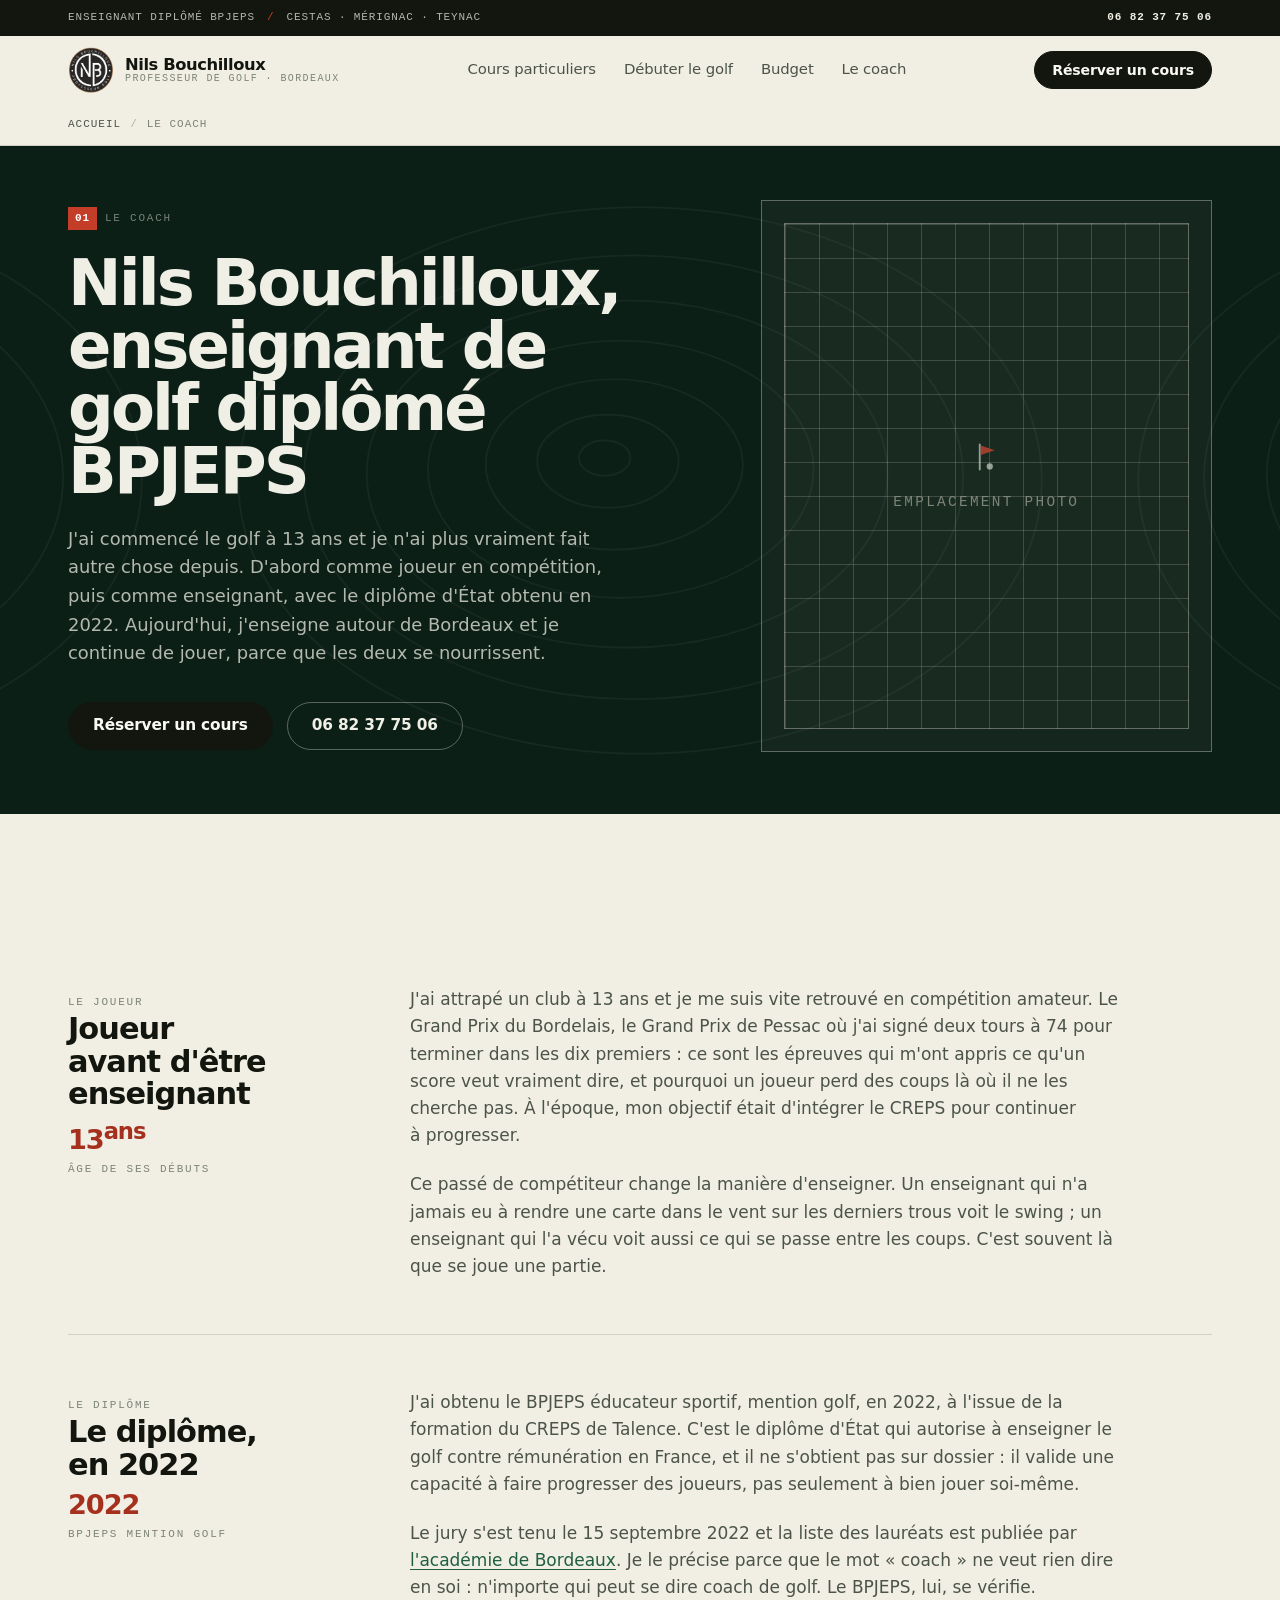
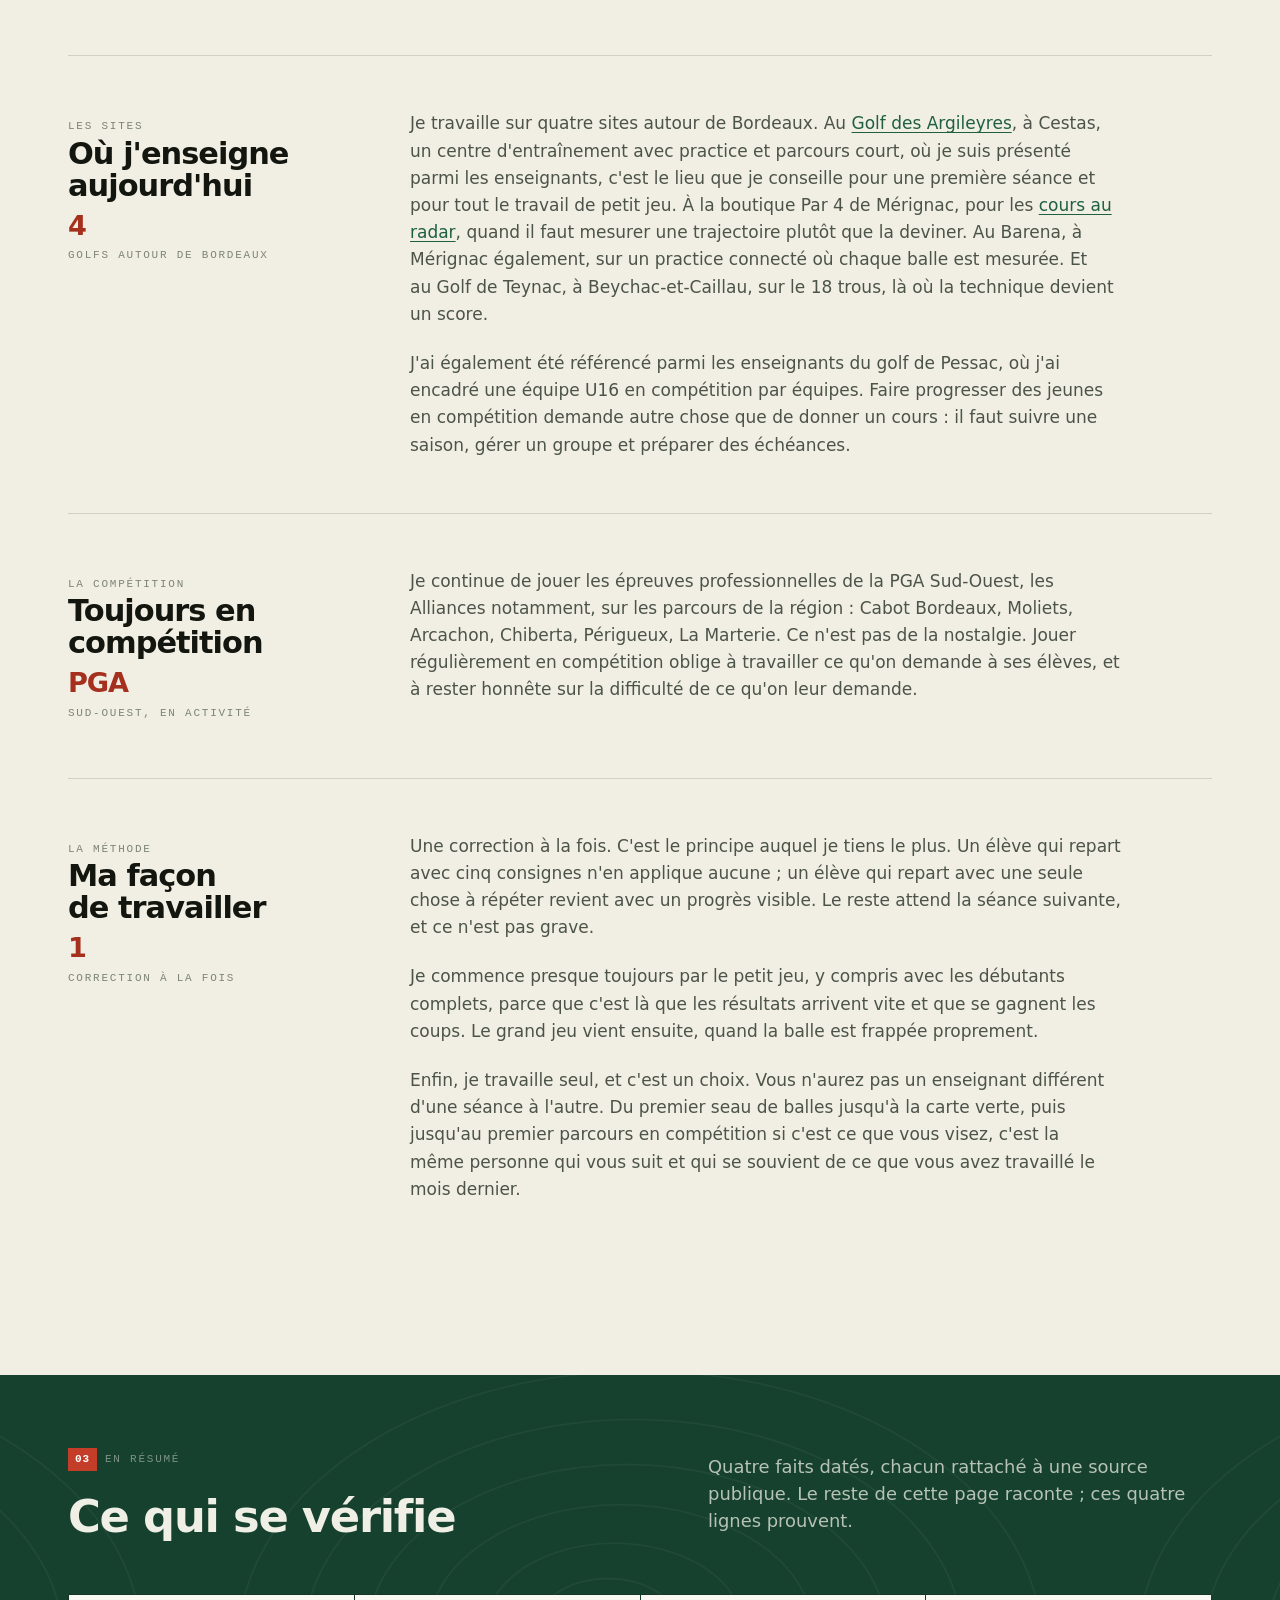
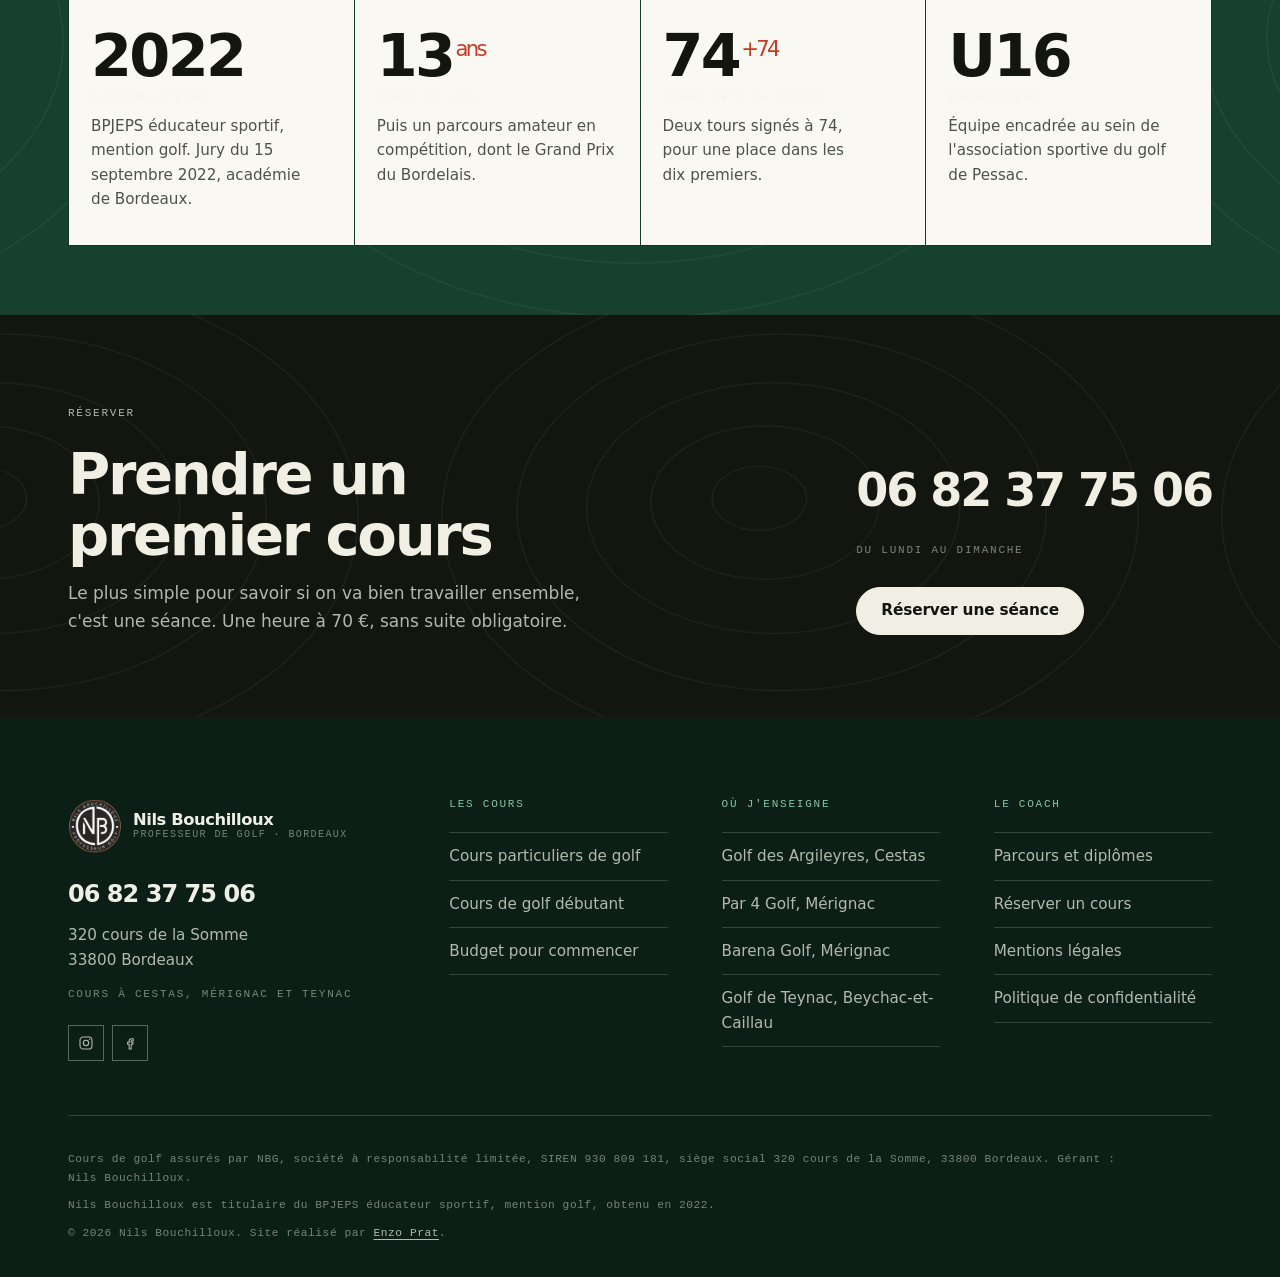
==== a-propos/index.html @ 572b2d67 "Site de Nils Bouchilloux, professeur de golf à Bordeaux Site statique de neuf pages, sans build ni d" ====
<!DOCTYPE html>
<html lang="fr">
<head>
<meta charset="utf-8">
<meta name="viewport" content="width=device-width, initial-scale=1">
<title>Nils Bouchilloux, enseignant de golf à Bordeaux : son parcours</title>
<meta name="description" content="Le parcours de Nils Bouchilloux : golfeur depuis ses 13 ans, diplômé BPJEPS en 2022, joueur en compétition, enseignant à Cestas, Mérignac et Teynac.">
<link rel="canonical" href="https://www.nilsbouchilloux.fr/a-propos/">
<meta name="robots" content="index, follow, max-image-preview:large">

<meta property="og:type" content="profile">
<meta property="og:locale" content="fr_FR">
<meta property="og:site_name" content="Nils Bouchilloux, cours de golf à Bordeaux">
<meta property="og:title" content="Nils Bouchilloux, enseignant de golf à Bordeaux : son parcours">
<meta property="og:description" content="Golfeur depuis ses 13 ans, diplômé BPJEPS en 2022, joueur en compétition, enseignant à Cestas, Mérignac et Teynac.">
<meta property="og:url" content="https://www.nilsbouchilloux.fr/a-propos/">

<script>document.documentElement.classList.add("js");</script>
<link rel="stylesheet" href="/assets/css/style.css">
<link rel="icon" href="/favicon.ico" sizes="32x32">
<link rel="icon" type="image/png" href="/assets/img/favicon-32.png" sizes="32x32">
<link rel="apple-touch-icon" href="/assets/img/favicon-180.png">
<meta name="theme-color" content="#12362A">

<script type="application/ld+json">
{
  "@context": "https://schema.org",
  "@type": "ProfilePage",
  "@id": "https://www.nilsbouchilloux.fr/a-propos/#page",
  "url": "https://www.nilsbouchilloux.fr/a-propos/",
  "name": "Nils Bouchilloux, enseignant de golf à Bordeaux",
  "inLanguage": "fr-FR",
  "isPartOf": { "@id": "https://www.nilsbouchilloux.fr/#site" },
  "mainEntity": {
    "@type": "Person",
    "@id": "https://www.nilsbouchilloux.fr/#nils",
    "name": "Nils Bouchilloux",
    "givenName": "Nils",
    "familyName": "Bouchilloux",
    "jobTitle": "Enseignant de golf diplômé BPJEPS",
    "description": "Enseignant et entraîneur de golf professionnel installé à Bordeaux. Joueur depuis l'âge de 13 ans, diplômé du BPJEPS éducateur sportif mention golf en 2022, il enseigne au Golf des Argileyres à Cestas, au Par 4 et au Barena de Mérignac et au Golf de Teynac.",
    "telephone": "+33682377506",
    "knowsAbout": [
      "Enseignement du golf",
      "Préparation de la carte verte",
      "Analyse du swing au radar",
      "Encadrement de jeunes golfeurs"
    ],
    "hasCredential": {
      "@type": "EducationalOccupationalCredential",
      "name": "BPJEPS éducateur sportif, mention golf",
      "credentialCategory": "BPJEPS",
      "educationalLevel": "Niveau 4",
      "dateCreated": "2022",
      "recognizedBy": {
        "@type": "GovernmentOrganization",
        "name": "Ministère chargé des Sports"
      }
    },
    "worksFor": { "@id": "https://www.nilsbouchilloux.fr/#business" },
    "workLocation": [
      { "@type": "Place", "name": "Golf des Argileyres", "address": { "@type": "PostalAddress", "streetAddress": "Chemin Dubourdieu", "postalCode": "33610", "addressLocality": "Cestas", "addressCountry": "FR" } },
      { "@type": "Place", "name": "Barena Golf", "address": { "@type": "PostalAddress", "streetAddress": "107 avenue Marcel Dassault", "postalCode": "33700", "addressLocality": "Mérignac", "addressCountry": "FR" } },
      { "@type": "Place", "name": "Golf de Teynac", "address": { "@type": "PostalAddress", "streetAddress": "22 route de Teynac", "postalCode": "33750", "addressLocality": "Beychac-et-Caillau", "addressCountry": "FR" } },
      { "@type": "Place", "name": "Par 4 Golf", "address": { "@type": "PostalAddress", "streetAddress": "15 rue Faraday", "postalCode": "33700", "addressLocality": "Mérignac", "addressCountry": "FR" } }
    ],
    "sameAs": [
      "https://www.instagram.com/nils_golf_/",
      "https://www.facebook.com/nils.bouchilloux"
    ]
  }
}
</script>

<script type="application/ld+json">
{
  "@context": "https://schema.org",
  "@type": "BreadcrumbList",
  "itemListElement": [
    { "@type": "ListItem", "position": 1, "name": "Accueil", "item": "https://www.nilsbouchilloux.fr/" },
    { "@type": "ListItem", "position": 2, "name": "Le coach", "item": "https://www.nilsbouchilloux.fr/a-propos/" }
  ]
}
</script>
</head>
<body>

<a class="saut-contenu" href="#contenu">Aller au contenu</a>

<div class="bandeau-haut">
  <div class="conteneur bandeau-haut__ligne">
    <div class="bandeau-haut__infos">
      <span>Enseignant diplômé BPJEPS</span>
      <span class="bandeau-haut__sep bandeau-haut__masquable" aria-hidden="true">/</span>
      <span class="bandeau-haut__masquable">Cestas · Mérignac · Teynac</span>
    </div>
    <a class="bandeau-haut__tel" href="tel:+33682377506">06 82 37 75 06</a>
  </div>
</div>

<header class="entete" data-entete>
  <div class="conteneur entete__ligne">
    <a class="logo" href="/" aria-label="Nils Bouchilloux, cours de golf à Bordeaux, accueil">
      <img class="logo__marque" src="/assets/img/logo-nils-bouchilloux.webp"
        alt="" width="256" height="262" loading="eager" decoding="async">
      <span class="logo__texte">
        <span class="logo__nom">Nils Bouchilloux</span>
        <span class="logo__metier">Professeur de golf · Bordeaux</span>
      </span>
    </a>

    <nav class="nav" aria-label="Navigation principale">
      <ul class="nav__liste">
        <li><a class="nav__lien" href="/cours-particuliers-golf-bordeaux/">Cours particuliers</a></li>
        <li><a class="nav__lien" href="/cours-de-golf-debutant-bordeaux/">Débuter le golf</a></li>
        <li><a class="nav__lien" href="/budget-debuter-golf-bordeaux/">Budget</a></li>
        <li><a class="nav__lien" href="/a-propos/">Le coach</a></li>
      </ul>
    </nav>

    <div class="entete__actions">
      <a class="bouton bouton--plein bouton--petit entete__reserver" href="/reserver/">Réserver un cours</a>
      <button class="burger" type="button" data-burger aria-controls="menu-mobile" aria-expanded="false">
        <span class="visuellement-cache">Ouvrir le menu</span>
        <span aria-hidden="true"></span><span aria-hidden="true"></span><span aria-hidden="true"></span>
      </button>
    </div>
  </div>
</header>

<nav class="menu-mobile" id="menu-mobile" data-menu-mobile aria-label="Navigation mobile">
  <div class="conteneur">
    <ul class="menu-mobile__liste">
      <li><a class="menu-mobile__lien" href="/cours-particuliers-golf-bordeaux/"><span><span class="menu-mobile__num">01</span>Cours particuliers</span></a></li>
      <li><a class="menu-mobile__lien" href="/cours-de-golf-debutant-bordeaux/"><span><span class="menu-mobile__num">02</span>Débuter le golf</span></a></li>
      <li><a class="menu-mobile__lien" href="/budget-debuter-golf-bordeaux/"><span><span class="menu-mobile__num">03</span>Budget pour débuter</span></a></li>
      <li><a class="menu-mobile__lien" href="/a-propos/"><span><span class="menu-mobile__num">04</span>Le coach</span></a></li>
      <li><a class="menu-mobile__lien" href="/reserver/"><span><span class="menu-mobile__num">05</span>Réserver</span></a></li>
    </ul>
    <div class="menu-mobile__actions">
      <a class="bouton bouton--plein bouton--large" href="/reserver/">Réserver un cours</a>
      <a class="bouton bouton--contour bouton--large" href="tel:+33682377506">06 82 37 75 06</a>
    </div>
    <div class="menu-mobile__pied">
      <p class="tech">Cestas · Mérignac · Beychac-et-Caillau</p>
    </div>
  </div>
</nav>

<nav class="fil" aria-label="Fil d'Ariane">
  <div class="conteneur">
    <ol>
      <li><a href="/">Accueil</a></li>
      <li><span aria-current="page">Le coach</span></li>
    </ol>
  </div>
</nav>

<main id="contenu">

  <section class="heros heros--page" aria-label="Présentation">
    <div class="conteneur heros__grille">
      <div class="heros__texte">
        <p class="repere repere--clair"><span class="repere__num">01</span> Le coach</p>
        <h1>Nils Bouchilloux, enseignant de golf diplômé BPJEPS</h1>
        <p class="heros__chapeau">
          J'ai commencé le golf à 13 ans et je n'ai plus vraiment fait autre chose
          depuis. D'abord comme joueur en compétition, puis comme enseignant, avec le
          diplôme d'État obtenu en 2022. Aujourd'hui, j'enseigne autour de Bordeaux et
          je continue de jouer, parce que les deux se nourrissent.
        </p>
        <div class="groupe-boutons">
          <a class="bouton bouton--plein" href="/reserver/">Réserver un cours</a>
          <a class="bouton bouton--contour-clair" href="tel:+33682377506">06 82 37 75 06</a>
        </div>
      </div>
      <div class="heros__media">
        <div class="trace">
          <div class="photo-attendue">
            <svg class="photo-attendue__drapeau" viewBox="0 0 64 64" fill="none" aria-hidden="true"><path d="M22 12v40" stroke="currentColor" stroke-width="3" stroke-linecap="round"/><path d="M23.6 13.6 46 21 23.6 28.6z" fill="#C0442E"/><circle cx="38" cy="47" r="5" fill="currentColor"/></svg>
            <p class="tech">emplacement photo</p>
            <p data-en-attente><span class="a-confirmer">[[À CONFIRMER : portrait de Nils, de préférence en situation d'enseignement, avec sa date]]</span></p>
          </div>
        </div>
      </div>
    </div>
  </section>

  <section class="section section--papier">
    <div class="conteneur">
      <article class="poste" data-reveler>
        <div>
          <span class="tech">Le joueur</span>
          <h2 class="poste__titre">Joueur avant d'être enseignant</h2>
          <span class="poste__chiffre">13<sup>ans</sup></span>
          <span class="tech">âge de ses débuts</span>
        </div>
        <div class="prose">
          <p>
          J'ai attrapé un club à 13 ans et je me suis vite retrouvé en compétition
          amateur. Le Grand Prix du Bordelais, le Grand Prix de Pessac où j'ai signé
          deux tours à 74 pour terminer dans les dix premiers : ce sont les épreuves
          qui m'ont appris ce qu'un score veut vraiment dire, et pourquoi un joueur
          perd des coups là où il ne les cherche pas. À l'époque, mon objectif était
          d'intégrer le CREPS pour continuer à progresser.
        </p>
        <p>
          Ce passé de compétiteur change la manière d'enseigner. Un enseignant qui n'a
          jamais eu à rendre une carte dans le vent sur les derniers trous voit le
          swing ; un enseignant qui l'a vécu voit aussi ce qui se passe entre les
          coups. C'est souvent là que se joue une partie.
        </p>
        </div>
      </article>

      <article class="poste" data-reveler>
        <div>
          <span class="tech">Le diplôme</span>
          <h2 class="poste__titre">Le diplôme, en 2022</h2>
          <span class="poste__chiffre">2022</span>
          <span class="tech">BPJEPS mention golf</span>
        </div>
        <div class="prose">
          <p>
          J'ai obtenu le BPJEPS éducateur sportif, mention golf, en 2022, à l'issue de
          la formation du CREPS de Talence. C'est le diplôme d'État qui autorise à
          enseigner le golf contre rémunération en France, et il ne s'obtient pas sur
          dossier : il valide une capacité à faire progresser des joueurs, pas
          seulement à bien jouer soi-même.
        </p>
        <p>
          Le jury s'est tenu le 15 septembre 2022 et la liste des lauréats est publiée
          par
          <a href="https://www.ac-bordeaux.fr/media/42169/download" rel="noopener" target="_blank">l'académie de Bordeaux</a>.
          Je le précise parce que le mot « coach » ne veut rien dire en soi : n'importe
          qui peut se dire coach de golf. Le BPJEPS, lui, se vérifie.
        </p>
        </div>
      </article>

      <article class="poste" data-reveler>
        <div>
          <span class="tech">Les sites</span>
          <h2 class="poste__titre">Où j'enseigne aujourd'hui</h2>
          <span class="poste__chiffre">4</span>
          <span class="tech">golfs autour de Bordeaux</span>
        </div>
        <div class="prose">
          <p>
          Je travaille sur quatre sites autour de Bordeaux. Au
          <a href="https://golfdesargileyres.com/enseignement-initiation/" rel="noopener" target="_blank">Golf des Argileyres</a>,
          à Cestas, un centre d'entraînement avec practice et parcours court, où je
          suis présenté parmi les enseignants, c'est le lieu que je conseille pour une
          première séance et pour tout le travail de petit jeu. À la boutique Par 4 de
          Mérignac, pour les <a href="/cours-particuliers-golf-bordeaux/">cours au radar</a>,
          quand il faut mesurer une trajectoire plutôt que la deviner. Au Barena, à
          Mérignac également, sur un practice connecté où chaque balle est mesurée.
          Et au Golf de Teynac, à Beychac-et-Caillau, sur le 18 trous, là où la
          technique devient un score.
        </p>
        <p>
          J'ai également été référencé parmi les enseignants du golf de Pessac, où j'ai
          encadré une équipe U16 en compétition par équipes. Faire progresser des
          jeunes en compétition demande autre chose que de donner un cours : il faut
          suivre une saison, gérer un groupe et préparer des échéances.
        </p>
        </div>
      </article>

      <article class="poste" data-reveler>
        <div>
          <span class="tech">La compétition</span>
          <h2 class="poste__titre">Toujours en compétition</h2>
          <span class="poste__chiffre">PGA</span>
          <span class="tech">Sud-Ouest, en activité</span>
        </div>
        <div class="prose">
          <p>
          Je continue de jouer les épreuves professionnelles de la PGA Sud-Ouest, les
          Alliances notamment, sur les parcours de la région : Cabot Bordeaux, Moliets,
          Arcachon, Chiberta, Périgueux, La Marterie. Ce n'est pas de la nostalgie.
          Jouer régulièrement en compétition oblige à travailler ce qu'on demande à ses
          élèves, et à rester honnête sur la difficulté de ce qu'on leur demande.
        </p>
        </div>
      </article>

      <article class="poste" data-reveler>
        <div>
          <span class="tech">La méthode</span>
          <h2 class="poste__titre">Ma façon de travailler</h2>
          <span class="poste__chiffre">1</span>
          <span class="tech">correction à la fois</span>
        </div>
        <div class="prose">
          <p>
          Une correction à la fois. C'est le principe auquel je tiens le plus. Un élève
          qui repart avec cinq consignes n'en applique aucune ; un élève qui repart avec
          une seule chose à répéter revient avec un progrès visible. Le reste attend la
          séance suivante, et ce n'est pas grave.
        </p>
        <p>
          Je commence presque toujours par le petit jeu, y compris avec les débutants
          complets, parce que c'est là que les résultats arrivent vite et que se gagnent
          les coups. Le grand jeu vient ensuite, quand la balle est frappée proprement.
        </p>
        <p>
          Enfin, je travaille seul, et c'est un choix. Vous n'aurez pas un enseignant
          différent d'une séance à l'autre. Du premier seau de balles jusqu'à la carte
          verte, puis jusqu'au premier parcours en compétition si c'est ce que vous
          visez, c'est la même personne qui vous suit et qui se souvient de ce que vous
          avez travaillé le mois dernier.
        </p>
        </div>
      </article>
    </div>
  </section>

  <section class="section section--vert section--serree">
    <div class="conteneur">
      <div class="entete-section entete-section--ligne" data-reveler>
        <div>
          <p class="repere repere--clair"><span class="repere__num">03</span> En résumé</p>
          <h2>Ce qui se vérifie</h2>
        </div>
        <p class="intro-section">
          Quatre faits datés, chacun rattaché à une source publique. Le reste
          de cette page raconte ; ces quatre lignes prouvent.
        </p>
      </div>

      <div class="donnees donnees--4" data-reveler>
        <div class="donnee">
          <span class="donnee__valeur">2022</span>
          <span class="tech">Diplôme d'État</span>
          <p class="donnee__texte">BPJEPS éducateur sportif, mention golf. Jury du 15 septembre 2022, académie de Bordeaux.</p>
        </div>
        <div class="donnee">
          <span class="donnee__valeur">13<sup>ans</sup></span>
          <span class="tech">Début du golf</span>
          <p class="donnee__texte">Puis un parcours amateur en compétition, dont le Grand Prix du Bordelais.</p>
        </div>
        <div class="donnee">
          <span class="donnee__valeur">74<sup>+74</sup></span>
          <span class="tech">Grand Prix de Pessac</span>
          <p class="donnee__texte">Deux tours signés à 74, pour une place dans les dix premiers.</p>
        </div>
        <div class="donnee">
          <span class="donnee__valeur">U16</span>
          <span class="tech">Encadrement</span>
          <p class="donnee__texte">Équipe encadrée au sein de l'association sportive du golf de Pessac.</p>
        </div>
      </div>
    </div>
  </section>

  <section class="appel">
    <div class="conteneur appel__grille" data-reveler>
      <div>
        <p class="repere">Réserver</p>
        <h2>Prendre un premier cours</h2>
        <p>Le plus simple pour savoir si on va bien travailler ensemble, c'est une
          séance. Une heure à 70 €, sans suite obligatoire.</p>
      </div>
      <div class="appel__colonne">
        <a class="appel__tel" href="tel:+33682377506">06 82 37 75 06</a>
        <span class="tech">Du lundi au dimanche</span>
        <div class="groupe-boutons" style="margin-top:var(--e3)">
          <a class="bouton bouton--clair" href="/reserver/">Réserver une séance</a>
        </div>
      </div>
    </div>
  </section>

</main>
<footer class="pied">
  <div class="conteneur">
    <div class="pied__grille">
      <div>
        <a class="logo pied__logo" href="/" aria-label="Nils Bouchilloux, accueil">
          <img class="logo__marque" src="/assets/img/logo-nils-bouchilloux.webp" alt="" width="256" height="262" loading="lazy" decoding="async">
          <span class="logo__texte">
            <span class="logo__nom">Nils Bouchilloux</span>
            <span class="logo__metier">Professeur de golf · Bordeaux</span>
          </span>
        </a>
        <a class="pied__tel" href="tel:+33682377506">06 82 37 75 06</a>
        <address class="pied__adresse">
          320 cours de la Somme<br>
          33800 Bordeaux
        </address>
        <p class="tech">Cours à Cestas, Mérignac et Teynac</p>
        <p data-en-attente><span class="a-confirmer">[[À CONFIRMER : adresse e-mail professionnelle à afficher]]</span></p>
        <div class="pied__reseaux">
          <a href="https://www.instagram.com/nils_golf_/" rel="me noopener" target="_blank" aria-label="Instagram de Nils Bouchilloux">
            <svg viewBox="0 0 24 24" fill="none" stroke="currentColor" stroke-width="1.6" aria-hidden="true"><rect x="3" y="3" width="18" height="18" rx="5"/><circle cx="12" cy="12" r="4"/><circle cx="17.4" cy="6.6" r="1" fill="currentColor" stroke="none"/></svg>
          </a>
          <a href="https://www.facebook.com/nils.bouchilloux" rel="me noopener" target="_blank" aria-label="Facebook de Nils Bouchilloux">
            <svg viewBox="0 0 24 24" fill="none" stroke="currentColor" stroke-width="1.6" aria-hidden="true"><path d="M14.5 8.5h2.2V5.6h-2.5c-2.2 0-3.5 1.3-3.5 3.6v1.7H8.4v3h2.3V21h3.1v-7.1h2.4l.4-3h-2.8V9.6c0-.8.3-1.1.7-1.1Z"/></svg>
          </a>
        </div>
      </div>

      <div>
        <h2 class="pied__titre">Les cours</h2>
        <ul class="pied__liste">
          <li><a href="/cours-particuliers-golf-bordeaux/">Cours particuliers de golf</a></li>
          <li><a href="/cours-de-golf-debutant-bordeaux/">Cours de golf débutant</a></li>
          <li><a href="/budget-debuter-golf-bordeaux/">Budget pour commencer</a></li>
        </ul>
      </div>

      <div>
        <h2 class="pied__titre">Où j'enseigne</h2>
        <ul class="pied__liste">
          <li><a href="/#lieux">Golf des Argileyres, Cestas</a></li>
          <li><a href="/#lieux">Par 4 Golf, Mérignac</a></li>
          <li><a href="/#lieux">Barena Golf, Mérignac</a></li>
          <li><a href="/#lieux">Golf de Teynac, Beychac-et-Caillau</a></li>
        </ul>
      </div>

      <div>
        <h2 class="pied__titre">Le coach</h2>
        <ul class="pied__liste">
          <li><a href="/a-propos/">Parcours et diplômes</a></li>
          <li><a href="/reserver/">Réserver un cours</a></li>
          <li><a href="/mentions-legales/">Mentions légales</a></li>
          <li><a href="/politique-de-confidentialite/">Politique de confidentialité</a></li>
        </ul>
      </div>
    </div>

    <div class="pied__bas">
      <p>
        Cours de golf assurés par NBG, société à responsabilité limitée,
        SIREN 930 809 181, siège social 320 cours de la Somme, 33800 Bordeaux.
        Gérant : Nils Bouchilloux.
      </p>
      <p data-en-attente>
        Capital social : <span class="a-confirmer">[[À CONFIRMER : capital social]]</span>.
      </p>
      <p>Nils Bouchilloux est titulaire du BPJEPS éducateur sportif, mention golf, obtenu en 2022.</p>
      <p>&copy; <span data-annee>2026</span> Nils Bouchilloux. Site réalisé par <a href="https://www.enzoprat.fr" rel="noopener" target="_blank">Enzo Prat</a>.</p>
    </div>
  </div>
</footer>

<div class="barre-appel" data-barre-appel>
  <a class="bouton bouton--contour bouton--petit" href="tel:+33682377506">Appeler</a>
  <a class="bouton bouton--plein bouton--petit" href="/reserver/">Réserver un cours</a>
</div>

<script src="/assets/js/main.js" defer></script>
</body>
</html>
---- assets/css/style.css ----
/* ==========================================================================
   Nils Bouchilloux — système visuel « carnet de parcours »

   Le raisonnement de direction artistique, écrit ici pour que personne ne
   le défasse par inadvertance.

   Les sites de golf se ressemblent tous : vert émeraude, photo de green au
   coucher de soleil, serif distingué, club-house. C'est la brochure de
   resort. Elle vend un lieu. Nils ne vend pas un lieu : il se déplace sur
   trois sites et il vend une méthode fondée sur la mesure.

   Or le golf est le seul sport grand public entièrement bâti sur des
   nombres écrits à la main : la carte de score, l'index, le carnet de
   parcours, les distances plantées dans le fairway, et aujourd'hui les
   données du radar. C'est ce vocabulaire-là qui sert de langage visuel.

   Conséquences concrètes, appliquées partout :
   - le papier d'une carte de score comme fond dominant, pas le blanc ;
   - des filets d'un pixel au lieu de cartes à ombre portée ;
   - des chiffres en chasse fixe tabulaire, traités comme des données ;
   - des repères de distance en guise de numérotation de section ;
   - des tracés de greens dessinés en SVG plutôt que des photos absentes ;
   - le rouge du piquet de départ arrière comme unique accent.

   La police est la pile système. Sur Apple c'est SF Pro, ailleurs Segoe.
   Aucun fichier à télécharger : la personnalité vient de la composition,
   des graisses et de l'interlettrage, pas d'une police achetée.
   ========================================================================== */

/* L'attribut hidden doit l'emporter sur les display des composants, sinon
   une ligne en grid ou un item en flex resterait visible. */
[hidden] { display: none !important; }

/* --------------------------------------------------------------------------
   1. Variables
   -------------------------------------------------------------------------- */
:root {
  /* Papiers. Le fond dominant est un papier légèrement jauni, celui d'une
     carte de score qui a passé la journée dans une poche. Pas du blanc. */
  --papier: #F1EEE4;
  --papier-clair: #FAF8F2;
  --papier-creux: #E7E2D3;
  --sable: #DFD2AE;
  --sable-voile: #EFE7D2;

  /* Encres. Un noir à reflet vert, jamais un gris neutre. */
  --encre: #12160F;
  --encre-douce: #4C5449;
  --encre-tenue: #7C8577;

  /* Le parcours. Fonds profonds des moments forts. */
  --vert-nuit: #0C1F16;
  --vert: #16412E;
  --vert-surface: #1E5239;

  /* Verts de travail */
  --vert-vif: #2C7F55;
  --vert-fonce: #1F6041;
  --vert-clair: #86C7A2;
  --vert-voile: #E3EDE5;

  /* Rouge du piquet de départ arrière. Unique accent chaud. Il numérote,
     il souligne, il ne remplit jamais un aplat. */
  --rouge: #C43D28;
  --rouge-texte: #A5301D;
  --rouge-voile: #F6E2DC;

  /* Filets. Le séparateur principal du site, à la place des bordures de
     cartes et des ombres portées. */
  --trait: rgba(18, 22, 15, 0.14);
  --trait-fort: rgba(18, 22, 15, 0.28);
  --trait-clair: rgba(241, 238, 228, 0.18);
  --trait-clair-fort: rgba(241, 238, 228, 0.34);

  /* Sur fond sombre */
  --sur-vert: #EFEFE6;
  --sur-vert-doux: rgba(239, 239, 230, 0.74);
  --sur-vert-tenu: rgba(239, 239, 230, 0.48);

  /* Typographie. Pile système : SF Pro sur Apple, Segoe UI sur Windows.
     La chasse fixe porte toutes les données et tous les libellés, comme
     sur une carte de score imprimée. */
  --ui: "SF Pro Display", -apple-system, BlinkMacSystemFont, "Segoe UI",
        system-ui, Roboto, "Helvetica Neue", Arial, sans-serif;
  --display: "SF Pro Display", -apple-system, BlinkMacSystemFont, "Segoe UI",
             system-ui, Roboto, "Helvetica Neue", Arial, sans-serif;
  --mono: ui-monospace, "SF Mono", SFMono-Regular, Menlo, "Cascadia Mono",
          "Roboto Mono", "Courier New", monospace;

  /* Échelle. Le contraste est volontairement brutal : un titre à 100 px
     au-dessus d'un libellé à 11 px. C'est ce qui fait la composition. */
  --t-hero: clamp(2.8rem, 6.1vw, 5.3rem);
  --t-h1: clamp(2.3rem, 5vw, 4rem);
  --t-h2: clamp(1.85rem, 3.5vw, 3rem);
  --t-h3: clamp(1.05rem, 1.45vw, 1.26rem);
  --t-chiffre: clamp(2.4rem, 4.6vw, 4rem);
  --t-chiffre-geant: clamp(3.4rem, 8vw, 7rem);
  --t-chapeau: clamp(1.06rem, 1.4vw, 1.24rem);
  --t-corps: 1.0625rem;
  --t-petit: 0.9rem;
  --t-label: 0.6875rem;

  /* Interlettrage. Les très grandes tailles se resserrent fort, les
     libellés en chasse fixe s'écartent beaucoup. */
  --ls-hero: -0.045em;
  --ls-h1: -0.038em;
  --ls-h2: -0.028em;
  --ls-h3: -0.015em;
  --ls-label: 0.16em;

  /* Espacement, en progression régulière */
  --e1: 4px;  --e2: 8px;  --e3: 14px; --e4: 22px;
  --e5: 34px; --e6: 54px; --e7: 82px; --e8: 120px;

  /* Rayons presque nuls. Un carnet n'a pas les coins arrondis à 16 px.
     Seul le bouton garde la pilule, qui est la seule forme ronde du site. */
  --r-net: 2px;
  --r-doux: 5px;
  --r-pill: 999px;

  /* Une seule ombre, très courte, réservée à l'en-tête collée. */
  --ombre-entete: 0 1px 0 var(--trait), 0 10px 24px -20px rgba(12, 31, 22, 0.5);

  /* Rythme */
  --largeur: 1240px;
  --largeur-etroite: 680px;
  --largeur-texte: 66ch;
  --gouttiere: 20px;
  --section-y: 62px;

  --transition: 200ms cubic-bezier(0.32, 0.72, 0, 1);
  --transition-lente: 640ms cubic-bezier(0.32, 0.72, 0, 1);
}

@media (min-width: 768px) { :root { --gouttiere: 34px; --section-y: 92px; } }
@media (min-width: 1180px) { :root { --gouttiere: 48px; --section-y: 118px; } }

/* --------------------------------------------------------------------------
   2. Réinitialisation
   -------------------------------------------------------------------------- */
*, *::before, *::after { box-sizing: border-box; }

html {
  -webkit-text-size-adjust: 100%;
  scroll-behavior: smooth;
  scroll-padding-top: 88px;
}

body {
  margin: 0;
  background: var(--papier);
  color: var(--encre);
  font-family: var(--ui);
  font-size: var(--t-corps);
  line-height: 1.6;
  -webkit-font-smoothing: antialiased;
  -moz-osx-font-smoothing: grayscale;
  overflow-x: hidden;
  /* Les chiffres s'alignent en colonne partout : c'est une carte de score. */
  font-variant-numeric: tabular-nums lining-nums;
}

img, svg, video, iframe { display: block; max-width: 100%; }
img { height: auto; }

h1, h2, h3, h4 {
  font-family: var(--display);
  margin: 0 0 var(--e3);
  color: var(--encre);
  text-wrap: balance;
}
h1 { font-size: var(--t-h1); font-weight: 700; letter-spacing: var(--ls-h1); line-height: 1.02; }
h2 { font-size: var(--t-h2); font-weight: 700; letter-spacing: var(--ls-h2); line-height: 1.06; }
h3 { font-size: var(--t-h3); font-weight: 640; letter-spacing: var(--ls-h3); line-height: 1.22; }

p { margin: 0 0 var(--e4); text-wrap: pretty; }
p:last-child { margin-bottom: 0; }

a { color: var(--vert-fonce); text-underline-offset: 3px; text-decoration-thickness: 1px; }
a:hover { color: var(--encre); }

ul, ol { margin: 0 0 var(--e4); padding-left: 1.1rem; }
li { margin-bottom: var(--e2); }

strong { font-weight: 640; color: var(--encre); }

:focus-visible { outline: 2px solid var(--rouge); outline-offset: 3px; border-radius: var(--r-net); }
::selection { background: var(--sable); color: var(--encre); }

/* --------------------------------------------------------------------------
   3. Primitives de mise en page
   -------------------------------------------------------------------------- */
.conteneur { width: 100%; max-width: var(--largeur); margin-inline: auto; padding-inline: var(--gouttiere); }
.conteneur--etroit { max-width: var(--largeur-etroite); }

.visuellement-cache {
  position: absolute; width: 1px; height: 1px; margin: -1px; padding: 0;
  overflow: hidden; clip: rect(0 0 0 0); white-space: nowrap; border: 0;
}

.saut-contenu {
  position: absolute; left: 50%; transform: translate(-50%, -140%); z-index: 200;
  background: var(--encre); color: var(--papier); padding: 12px 22px;
  text-decoration: none; transition: transform var(--transition);
}
.saut-contenu:focus { transform: translate(-50%, 0); color: var(--papier); }

/* Le libellé en chasse fixe. Il porte toutes les métadonnées du site :
   numéros de section, unités, intitulés de colonne, distances. */
.tech, .label {
  font-family: var(--mono);
  font-size: var(--t-label);
  letter-spacing: var(--ls-label);
  text-transform: uppercase;
  color: var(--encre-tenue);
  font-weight: 500;
}

/* Le repère de distance, planté au bord du fairway. Sert de numéro de
   section : il remplace le surtitre décoratif et il est unique au golf. */
.repere {
  display: inline-flex; align-items: baseline; gap: 8px;
  font-family: var(--mono); font-size: var(--t-label);
  letter-spacing: var(--ls-label); text-transform: uppercase;
  color: var(--encre-tenue); margin-bottom: var(--e4);
}
.repere__num {
  display: inline-block; padding: 3px 7px 2px;
  background: var(--rouge); color: #fff;
  font-weight: 600; letter-spacing: 0.08em;
}
.repere--clair { color: var(--sur-vert-tenu); }

/* Marqueur de contenu, plus discret que le repère */
.marqueur {
  display: inline-block; padding: 4px 9px 3px;
  border: 1px solid var(--trait-fort);
  font-family: var(--mono); font-size: var(--t-label);
  letter-spacing: var(--ls-label); text-transform: uppercase;
  color: var(--encre-douce);
}
.marqueur--rouge { border-color: var(--rouge); color: var(--rouge-texte); }
.marqueur--clair { border-color: var(--trait-clair-fort); color: var(--sur-vert-doux); }

.lien-fleche {
  display: inline-flex; align-items: center; gap: 9px;
  font-weight: 560; text-decoration: none; color: var(--vert-fonce);
  border-bottom: 1px solid var(--trait-fort); padding-bottom: 2px;
  transition: border-color var(--transition), color var(--transition);
}
.lien-fleche::after {
  content: ""; width: 15px; height: 7px; background: currentColor;
  clip-path: polygon(0 42%, 66% 42%, 66% 0, 100% 50%, 66% 100%, 66% 58%, 0 58%);
  transition: transform var(--transition);
}
.lien-fleche:hover { color: var(--encre); border-color: var(--encre); }
.lien-fleche:hover::after { transform: translateX(4px); }
.section--vert .lien-fleche, .section--nuit .lien-fleche { color: var(--vert-clair); border-color: var(--trait-clair-fort); }
.section--vert .lien-fleche:hover, .section--nuit .lien-fleche:hover { color: var(--sur-vert); border-color: var(--sur-vert); }

/* Marqueur des faits non fournis. */
.a-confirmer {
  background: var(--rouge-voile); color: var(--rouge-texte);
  border-bottom: 1px dashed var(--rouge); padding: 0 4px;
  font-size: 0.94em;
}

/* --------------------------------------------------------------------------
   4. Boutons. Deux formes seulement : le plein et le contour. Aucun
      dégradé, aucune ombre, aucun bouton géant.
   -------------------------------------------------------------------------- */
.bouton {
  display: inline-flex; align-items: center; justify-content: center; gap: 10px;
  font-family: var(--ui); font-size: 0.96rem; font-weight: 560; line-height: 1;
  letter-spacing: -0.01em;
  padding: 15px 24px; border-radius: var(--r-pill);
  border: 1px solid transparent; text-decoration: none; cursor: pointer;
  transition: background var(--transition), color var(--transition),
              border-color var(--transition), transform var(--transition);
}
.bouton:active { transform: scale(0.985); }

.bouton--plein { background: var(--encre); border-color: var(--encre); color: var(--papier-clair); }
.bouton--plein:hover { background: var(--vert); border-color: var(--vert); color: var(--papier-clair); }

.bouton--vert { background: var(--vert-vif); border-color: var(--vert-vif); color: #fff; }
.bouton--vert:hover { background: var(--vert-fonce); border-color: var(--vert-fonce); color: #fff; }

.bouton--contour { background: transparent; border-color: var(--trait-fort); color: var(--encre); }
.bouton--contour:hover { border-color: var(--encre); background: var(--encre); color: var(--papier-clair); }

.bouton--clair { background: var(--papier); border-color: var(--papier); color: var(--encre); }
.bouton--clair:hover { background: #fff; border-color: #fff; }

.bouton--contour-clair { background: transparent; border-color: var(--trait-clair-fort); color: var(--sur-vert); }
.bouton--contour-clair:hover { background: var(--sur-vert); border-color: var(--sur-vert); color: var(--vert-nuit); }

.bouton--petit { padding: 11px 17px; font-size: 0.88rem; }
.bouton--large { width: 100%; padding: 17px 24px; }

.groupe-boutons { display: flex; flex-wrap: wrap; gap: var(--e3); }

/* Sur mobile, deux boutons empilés de largeurs différentes font bricolage.
   Ils prennent toute la largeur, et la cible tactile devient franche. */
@media (max-width: 560px) {
  .groupe-boutons .bouton { flex: 1 1 100%; }
  .groupe-boutons .bouton--petit { flex: 0 1 auto; }
}

/* --------------------------------------------------------------------------
   5. En-tête. Une barre fine, un filet, aucune ombre au repos. Le logo est
      une marque dessinée, pas un mot posé à côté d'une icône générique.
   -------------------------------------------------------------------------- */
.bandeau-haut {
  background: var(--encre); color: var(--sur-vert-doux);
  font-family: var(--mono); font-size: var(--t-label);
  letter-spacing: 0.08em; text-transform: uppercase;
}
.bandeau-haut__ligne {
  display: flex; align-items: center; justify-content: space-between;
  gap: var(--e3); min-height: 36px; padding-block: 8px;
}
.bandeau-haut__infos { display: flex; align-items: center; gap: 12px; flex-wrap: wrap; }
.bandeau-haut__sep { color: var(--rouge); }
.bandeau-haut__tel { color: var(--papier); text-decoration: none; white-space: nowrap; font-weight: 600; }
.bandeau-haut__tel:hover { color: var(--vert-clair); }
@media (max-width: 660px) { .bandeau-haut__masquable { display: none; } }

.entete {
  position: sticky; top: 0; z-index: 100;
  background: color-mix(in srgb, var(--papier) 88%, transparent);
  backdrop-filter: saturate(150%) blur(14px);
  border-bottom: 1px solid transparent;
  transition: border-color var(--transition), box-shadow var(--transition);
}
.entete.est-collee { border-bottom-color: var(--trait); box-shadow: var(--ombre-entete); }
.entete__ligne { display: flex; align-items: center; justify-content: space-between; gap: var(--e4); min-height: 68px; }

.logo { display: inline-flex; align-items: center; gap: 11px; text-decoration: none; color: var(--encre); flex: none; }
.logo__marque { width: 42px; height: 42px; flex: none; object-fit: contain; }
@media (min-width: 768px) { .logo__marque { width: 46px; height: 46px; } }
.logo__texte { display: flex; flex-direction: column; line-height: 1.1; }
.logo__nom { font-family: var(--display); font-weight: 680; font-size: 1.02rem; letter-spacing: -0.025em; }
.logo__metier { font-family: var(--mono); font-size: 0.625rem; letter-spacing: 0.14em; text-transform: uppercase; color: var(--encre-tenue); }

.nav { display: none; }
@media (min-width: 1060px) { .nav { display: block; } }
.nav__liste { display: flex; align-items: center; gap: 2px; list-style: none; margin: 0; padding: 0; }
.nav__liste > li { margin: 0; }
.nav__lien {
  display: inline-flex; align-items: center; gap: 6px;
  padding: 9px 13px; font-size: 0.93rem; font-weight: 500; letter-spacing: -0.01em;
  color: var(--encre-douce); text-decoration: none; background: none; border: 0;
  font-family: inherit; cursor: pointer; position: relative;
  transition: color var(--transition);
}
.nav__lien::after {
  content: ""; position: absolute; left: 13px; right: 13px; bottom: 4px;
  height: 1px; background: var(--encre); transform: scaleX(0); transform-origin: left;
  transition: transform var(--transition);
}
.nav__lien:hover { color: var(--encre); }
.nav__lien:hover::after { transform: scaleX(1); }
.nav__lien[aria-current="page"] { color: var(--encre); }
.nav__lien[aria-current="page"]::after { transform: scaleX(1); background: var(--rouge); }
.nav__chevron { width: 10px; height: 6px; transition: transform var(--transition); opacity: .6; }
.nav__lien[aria-expanded="true"] .nav__chevron { transform: rotate(180deg); }

.nav__item--deroulant { position: relative; }
.sous-menu {
  position: absolute; top: calc(100% + 6px); left: 0; min-width: 300px;
  background: var(--papier-clair); border: 1px solid var(--trait);
  padding: 6px; list-style: none; margin: 0;
  opacity: 0; visibility: hidden; transform: translateY(-4px);
  transition: opacity var(--transition), transform var(--transition), visibility var(--transition);
  box-shadow: 0 18px 40px -28px rgba(12, 31, 22, .6);
}
.sous-menu.est-ouvert { opacity: 1; visibility: visible; transform: translateY(0); }
.sous-menu li { margin: 0; }
.sous-menu a {
  display: flex; align-items: baseline; gap: 10px; padding: 11px 13px;
  font-size: 0.92rem; color: var(--encre); text-decoration: none;
  transition: background var(--transition);
}
.sous-menu a:hover { background: var(--papier-creux); }
.sous-menu .tech { flex: none; color: var(--rouge-texte); }

.entete__actions { display: flex; align-items: center; gap: 9px; }
.entete__reserver { display: none; }
@media (min-width: 560px) { .entete__reserver { display: inline-flex; } }

.burger {
  width: 42px; height: 42px; display: grid; place-content: center; gap: 5px;
  background: none; border: 1px solid var(--trait-fort); border-radius: var(--r-net); cursor: pointer;
}
@media (min-width: 1060px) { .burger { display: none; } }
.burger span { display: block; width: 17px; height: 1.5px; background: var(--encre); transition: transform var(--transition), opacity var(--transition); }
.burger[aria-expanded="true"] span:nth-child(2) { transform: translateY(6.5px) rotate(45deg); }
.burger[aria-expanded="true"] span:nth-child(3) { opacity: 0; }
.burger[aria-expanded="true"] span:nth-child(4) { transform: translateY(-6.5px) rotate(-45deg); }

/* Menu mobile : une feuille pleine, pas un panneau flottant. Chaque entrée
   est une réglure numérotée, comme les trous d'une carte de score. */
.menu-mobile {
  display: none; position: fixed; inset: 104px 0 0; z-index: 99;
  background: var(--papier); overflow-y: auto;
  padding-block: var(--e4) var(--e7);
}
.menu-mobile.est-ouvert { display: block; }
@media (min-width: 1060px) { .menu-mobile { display: none !important; } }
.menu-mobile__liste { list-style: none; margin: 0 0 var(--e5); padding: 0; border-top: 1px solid var(--trait); }
.menu-mobile__liste > li { margin: 0; border-bottom: 1px solid var(--trait); }
.menu-mobile__lien, .menu-mobile__declencheur {
  display: flex; align-items: center; justify-content: space-between; gap: var(--e3);
  width: 100%; padding: 18px 2px; font-family: var(--display);
  font-size: 1.32rem; font-weight: 620; letter-spacing: -0.028em; color: var(--encre);
  text-decoration: none; background: none; border: 0; cursor: pointer; text-align: left;
}
.menu-mobile__num { font-family: var(--mono); font-size: var(--t-label); letter-spacing: var(--ls-label); color: var(--rouge); margin-right: 12px; }
.menu-mobile__declencheur[aria-expanded="true"] .nav__chevron { transform: rotate(180deg); }
.menu-mobile__sous { list-style: none; margin: 0 0 var(--e3); padding: 0 0 0 var(--e5); display: none; }
.menu-mobile__sous.est-ouvert { display: block; }
.menu-mobile__sous a { display: block; padding: 11px 0; font-size: 1rem; color: var(--encre-douce); text-decoration: none; }
.menu-mobile__sous a:hover { color: var(--encre); }
.menu-mobile__actions { display: grid; gap: 10px; }
.menu-mobile__pied { margin-top: var(--e5); padding-top: var(--e4); border-top: 1px solid var(--trait); }

/* --------------------------------------------------------------------------
   6. Sections et grounds. Quatre fonds seulement, alternés pour créer le
      rythme : papier, papier creux, sable, et le vert du parcours.
   -------------------------------------------------------------------------- */
.section { padding-block: var(--section-y); position: relative; }
.section--serree { padding-block: calc(var(--section-y) * 0.58); }
.section--papier { background: var(--papier); }
.section--clair { background: var(--papier-clair); }
.section--creux { background: var(--papier-creux); }
.section--sable { background: var(--sable-voile); }
.section--vert { background: var(--vert); color: var(--sur-vert); }
.section--nuit { background: var(--vert-nuit); color: var(--sur-vert); }

.section--vert h1, .section--vert h2, .section--vert h3,
.section--nuit h1, .section--nuit h2, .section--nuit h3,
.section--vert strong, .section--nuit strong { color: var(--sur-vert); }
.section--vert .tech, .section--nuit .tech { color: var(--sur-vert-tenu); }
.section--vert a:not(.bouton), .section--nuit a:not(.bouton) { color: var(--vert-clair); }

/* Les sections sombres portent la trame des courbes de niveau d'un green.
   C'est la signature graphique du site : personne d'autre ne l'utilise. */
.section--vert::before, .section--nuit::before, .heros::before {
  content: ""; position: absolute; inset: 0; pointer-events: none;
  background-image: url("data:image/svg+xml,%3Csvg xmlns='http://www.w3.org/2000/svg' width='560' height='420' viewBox='0 0 560 420'%3E%3Cg fill='none' stroke='%23EFEFE6' stroke-opacity='.055' stroke-width='1'%3E%3Cellipse cx='280' cy='210' rx='250' ry='170'/%3E%3Cellipse cx='276' cy='208' rx='205' ry='138'/%3E%3Cellipse cx='272' cy='206' rx='162' ry='108'/%3E%3Cellipse cx='268' cy='203' rx='120' ry='80'/%3E%3Cellipse cx='264' cy='200' rx='80' ry='53'/%3E%3Cellipse cx='260' cy='198' rx='44' ry='29'/%3E%3Cellipse cx='258' cy='196' rx='16' ry='11'/%3E%3C/g%3E%3C/svg%3E");
  background-position: center;
  background-size: 900px auto;
  opacity: .9;
}
.section--vert > *, .section--nuit > *, .heros > * { position: relative; z-index: 1; }

/* En-tête de section. Le titre à gauche, l'intro décalée : jamais centré,
   jamais symétrique. */
.entete-section { margin-bottom: var(--e6); }
.entete-section h2 { margin-bottom: 0; max-width: 18ch; }
.entete-section--large h2 { max-width: 24ch; }
.intro-section { font-size: var(--t-chapeau); color: var(--encre-douce); line-height: 1.5; max-width: 54ch; margin-top: var(--e3); }
.section--vert .intro-section, .section--nuit .intro-section { color: var(--sur-vert-doux); }

@media (min-width: 900px) {
  .entete-section--ligne {
    display: grid; grid-template-columns: minmax(0, 1fr) minmax(0, 0.86fr);
    gap: var(--e6); align-items: end;
  }
  .entete-section--ligne .intro-section { margin-top: 0; padding-bottom: 6px; }
}

/* Fil d'Ariane */
.fil { background: var(--papier); border-bottom: 1px solid var(--trait); }
.fil ol {
  display: flex; flex-wrap: wrap; gap: 9px; list-style: none; margin: 0;
  padding: 11px 0; font-family: var(--mono); font-size: var(--t-label);
  letter-spacing: 0.09em; text-transform: uppercase; color: var(--encre-tenue);
}
.fil li { margin: 0; display: flex; align-items: center; gap: 9px; }
.fil li + li::before { content: "/"; color: var(--trait-fort); }
.fil a { color: var(--encre-douce); text-decoration: none; }
.fil a:hover { color: var(--rouge-texte); }

/* --------------------------------------------------------------------------
   7. Hero. Fond du parcours, titre très grand et très resserré, et sous le
      titre une bande de carte de score plutôt qu'une rangée de pastilles.
   -------------------------------------------------------------------------- */
.heros {
  position: relative; background: var(--vert-nuit); color: var(--sur-vert);
  padding-top: var(--e6); overflow: hidden;
}
.heros__grille { display: grid; gap: var(--e5); padding-bottom: var(--e6); }
@media (min-width: 1000px) {
  .heros__grille { grid-template-columns: minmax(0, 1.15fr) minmax(0, 0.85fr); gap: var(--e7); align-items: center; }
}

.heros h1 {
  font-size: var(--t-hero); font-weight: 700; letter-spacing: var(--ls-hero);
  line-height: 0.98; color: var(--sur-vert); margin-bottom: var(--e4); max-width: 18ch;
}
.heros__lieu { display: block; color: var(--vert-clair); text-wrap: balance; }
.heros__chapeau { font-size: var(--t-chapeau); color: var(--sur-vert-doux); max-width: 50ch; margin-bottom: var(--e5); }
.heros--page { padding-bottom: var(--e2); }
.heros--page h1 { font-size: var(--t-h1); max-width: 17ch; }
.heros--page .heros__grille { padding-bottom: var(--e6); }

/* La bande de carte de score. Cinq colonnes séparées par des filets, des
   chiffres tabulaires, des intitulés en chasse fixe : c'est exactement la
   lecture d'une carte, et c'est ce qui remplace les « chiffres clés ». */
.carte-score {
  border-top: 1px solid var(--trait-clair-fort);
  border-bottom: 1px solid var(--trait-clair);
  display: grid; grid-template-columns: repeat(2, 1fr);
}
@media (min-width: 720px) { .carte-score { grid-template-columns: repeat(4, 1fr); } }
.carte-score__case {
  padding: var(--e4) var(--e3) var(--e4) 0;
  border-right: 1px solid var(--trait-clair);
  display: flex; flex-direction: column; gap: 4px;
}
.carte-score__case:last-child { border-right: 0; }
@media (max-width: 719px) {
  .carte-score__case:nth-child(2n) { border-right: 0; padding-left: var(--e3); }
  .carte-score__case:nth-child(-n+2) { border-bottom: 1px solid var(--trait-clair); }
}
.carte-score__valeur {
  font-family: var(--display); font-size: clamp(1.7rem, 2.6vw, 2.3rem);
  font-weight: 660; letter-spacing: -0.035em; line-height: 1; color: var(--sur-vert);
}
.carte-score__valeur sup { font-size: 0.44em; font-weight: 500; margin-left: 3px; color: var(--vert-clair); vertical-align: super; }
.carte-score__case .tech { color: var(--sur-vert-tenu); }

/* Les preuves du hero, en ligne plutôt qu'en liste à puces cochées. */
.preuves { list-style: none; margin: var(--e4) 0 0; padding: 0; display: grid; gap: 11px; }
.preuves li {
  margin: 0; padding-left: 22px; position: relative;
  font-size: 0.97rem; color: var(--sur-vert-doux);
}
.preuves li::before {
  content: ""; position: absolute; left: 0; top: 0.58em;
  width: 9px; height: 1px; background: var(--rouge);
}
.preuves--encre li { color: var(--encre-douce); }

/* --------------------------------------------------------------------------
   8. Tracés. Les schémas dessinés remplacent les photos absentes : plan de
      green, trajectoire, dispersion. Ils sont vectoriels, légers, et ils
      disent quelque chose du métier, ce qu'un rectangle gris ne fait pas.
   -------------------------------------------------------------------------- */
.trace {
  position: relative; border: 1px solid var(--trait-clair-fort);
  background: rgba(239, 239, 230, 0.03); padding: var(--e4);
}
.trace > svg { width: 100%; height: auto; }
.trace__legende {
  position: absolute; left: var(--e4); bottom: var(--e4);
  font-family: var(--mono); font-size: var(--t-label);
  letter-spacing: var(--ls-label); text-transform: uppercase; color: var(--sur-vert-tenu);
}
.trace--papier { border-color: var(--trait); background: var(--papier-clair); }

/* Cadre photo : l'image occupe tout le cadre, la légende se pose dessus sur
   un dégradé, comme une étiquette collée sur un tirage. */
.trace--photo { padding: 0; overflow: hidden; background: var(--vert-nuit); }
.trace--photo img { width: 100%; height: 100%; object-fit: cover; aspect-ratio: 4 / 5; }
.trace--photo .trace__legende {
  left: 0; right: 0; bottom: 0; padding: var(--e5) var(--e4) var(--e4);
  background: linear-gradient(to top, rgba(12, 31, 22, 0.9) 30%, rgba(12, 31, 22, 0));
  color: var(--sur-vert-doux);
}
.trace--papier.trace--photo { border-color: var(--trait); }
.trace--papier .trace__legende { color: var(--encre-tenue); }

/* Emplacement photo. Il reste explicite, mais il est composé : un cadre de
   cadrage, une mire, une mention. Il ne ressemble plus à un bloc cassé. */
.photo-attendue {
  position: relative; aspect-ratio: 4 / 5;
  display: grid; place-content: center; gap: var(--e3); text-align: center;
  padding: var(--e5); border: 1px solid var(--trait-clair-fort);
  background:
    linear-gradient(var(--trait-clair) 1px, transparent 1px) 0 0 / 100% 34px,
    linear-gradient(90deg, var(--trait-clair) 1px, transparent 1px) 0 0 / 34px 100%,
    rgba(239, 239, 230, 0.02);
  color: var(--sur-vert-doux);
}
.photo-attendue--large { aspect-ratio: 16 / 10; }
.photo-attendue--carre { aspect-ratio: 1 / 1; }
.photo-attendue__drapeau { width: 40px; height: 40px; margin-inline: auto; opacity: .8; }
.photo-attendue p { font-size: 0.9rem; margin: 0; max-width: 30ch; }
.section--papier .photo-attendue, .section--clair .photo-attendue,
.section--creux .photo-attendue, .section--sable .photo-attendue {
  border-color: var(--trait); color: var(--encre-douce);
  background:
    linear-gradient(var(--trait) 1px, transparent 1px) 0 0 / 100% 34px,
    linear-gradient(90deg, var(--trait) 1px, transparent 1px) 0 0 / 34px 100%,
    var(--papier-clair);
}

/* Duo générique : deux colonnes, jamais tout à fait égales, pour éviter la
   symétrie parfaite qui fait « gabarit ». */
.duo { display: grid; gap: var(--e5); }
@media (min-width: 900px) {
  .duo { grid-template-columns: minmax(0, 1fr) minmax(0, 0.92fr); gap: var(--e7); align-items: start; }
  .duo--texte-large { grid-template-columns: minmax(0, 1.3fr) minmax(0, 0.7fr); }
}

/* Une grille tarifaire réduite à une seule formule ne doit pas conserver
   les trois colonnes : elle laisserait deux cases vides. */
.grille-tarifs--seule { grid-template-columns: 1fr !important; }

/* Variante d'encadré au drapeau : une mise en garde, pas une information. */
.encadre--drapeau { border-left-color: var(--rouge); background: var(--rouge-voile); }
.section--vert .encadre--drapeau, .section--nuit .encadre--drapeau {
  background: rgba(196, 61, 40, 0.14); border-left-color: var(--rouge);
}

.contact__mention { color: var(--encre-douce); max-width: 44ch; }

/* Duo éditorial : le texte porte, le portrait accompagne sans prendre la
   moitié de l'écran. Les proportions sont volontairement inégales. */
.duo-editorial { display: grid; gap: var(--e6); }
@media (min-width: 960px) {
  .duo-editorial { grid-template-columns: minmax(0, 1.5fr) minmax(0, 0.72fr); gap: var(--e7); align-items: start; }
}
.portrait { margin: 0; }
.portrait figcaption { display: block; margin-top: var(--e3); }

/* --------------------------------------------------------------------------
   9. La réglure. Composant central du site, à la place de la carte.
      Une ligne de carnet : un index en chasse fixe, un titre, un texte, et
      éventuellement une valeur alignée à droite.
   -------------------------------------------------------------------------- */
.reglures { border-top: 1px solid var(--trait); }
.section--vert .reglures, .section--nuit .reglures { border-top-color: var(--trait-clair-fort); }

.reglure {
  display: grid; gap: var(--e3) var(--e5); padding-block: var(--e5);
  border-bottom: 1px solid var(--trait); align-items: start;
  transition: background var(--transition);
}
.section--vert .reglure, .section--nuit .reglure { border-bottom-color: var(--trait-clair); }
@media (min-width: 860px) {
  .reglure { grid-template-columns: 92px minmax(0, 0.9fr) minmax(0, 1.25fr) auto; align-items: baseline; }
  .reglure--large { grid-template-columns: 92px minmax(0, 1fr); }
}
.reglure__index { font-family: var(--mono); font-size: var(--t-label); letter-spacing: var(--ls-label); color: var(--rouge); }
.section--vert .reglure__index, .section--nuit .reglure__index { color: var(--vert-clair); }
.reglure__titre { margin: 0; font-size: clamp(1.16rem, 1.8vw, 1.5rem); font-weight: 640; letter-spacing: -0.025em; }
.reglure__texte { color: var(--encre-douce); font-size: 1rem; margin: 0; }
.section--vert .reglure__texte, .section--nuit .reglure__texte { color: var(--sur-vert-doux); }
.reglure__valeur {
  font-family: var(--display); font-size: 1.3rem; font-weight: 660;
  letter-spacing: -0.03em; white-space: nowrap;
}
.reglure__lien { margin-top: var(--e2); }

/* Variante survolable, quand la ligne entière est cliquable */
a.reglure { text-decoration: none; color: inherit; }
a.reglure:hover { background: var(--papier-clair); }
.section--vert a.reglure:hover, .section--nuit a.reglure:hover { background: rgba(239, 239, 230, 0.045); }
a.reglure:hover .reglure__titre { color: var(--rouge-texte); }
.section--vert a.reglure:hover .reglure__titre { color: var(--vert-clair); }

/* --------------------------------------------------------------------------
   10. Blocs de données. Un grand chiffre tabulaire, une unité, un libellé.
   -------------------------------------------------------------------------- */
.donnees { display: grid; gap: 1px; background: var(--trait); border: 1px solid var(--trait); }
@media (min-width: 700px) { .donnees--3 { grid-template-columns: repeat(3, 1fr); } }
@media (min-width: 560px) { .donnees--4 { grid-template-columns: repeat(2, 1fr); } }
@media (min-width: 940px) { .donnees--4 { grid-template-columns: repeat(4, 1fr); } }
.donnee { background: var(--papier-clair); padding: var(--e5) var(--e4); display: flex; flex-direction: column; gap: 7px; }
.donnee__valeur {
  font-family: var(--display); font-size: var(--t-chiffre); font-weight: 680;
  letter-spacing: -0.045em; line-height: 0.9; color: var(--encre);
}
.donnee__valeur sup { font-size: 0.36em; font-weight: 500; color: var(--rouge); vertical-align: super; margin-left: 2px; }
.donnee__texte { font-size: 0.95rem; color: var(--encre-douce); margin: 0; }

/* --------------------------------------------------------------------------
   11. Tarifs. Présentés comme une carte de score : des colonnes, des filets,
       des chiffres alignés. Pas trois rectangles blancs identiques.
   -------------------------------------------------------------------------- */
.grille-tarifs { display: grid; gap: 0; border: 1px solid var(--trait); background: var(--papier-clair); }
@media (min-width: 900px) { .grille-tarifs { grid-template-columns: 1.35fr 1fr 1fr; } }

.tarif {
  display: flex; flex-direction: column; gap: var(--e3);
  padding: var(--e5) var(--e4);
  border-bottom: 1px solid var(--trait);
  position: relative;
}
@media (min-width: 900px) {
  .tarif { border-bottom: 0; border-right: 1px solid var(--trait); }
  .tarif:last-child { border-right: 0; }
}
.tarif:last-child { border-bottom: 0; }

/* La formule mise en avant : un aplat encre, pas une bordure colorée. */
.tarif--phare { background: var(--encre); color: var(--papier); }
.tarif--phare .tarif__nom, .tarif--phare .tarif__prix { color: var(--papier-clair); }
.tarif--phare .tarif__detail { color: var(--sur-vert-doux); }
.tarif--phare .tarif__unite { color: var(--vert-clair); }

.tarif__entete { display: flex; align-items: baseline; justify-content: space-between; gap: var(--e3); }
.tarif__nom { font-family: var(--display); font-size: 1.06rem; font-weight: 620; letter-spacing: -0.02em; margin: 0; }
.tarif__prix {
  font-family: var(--display); font-size: var(--t-chiffre); font-weight: 700;
  letter-spacing: -0.05em; line-height: 0.88; color: var(--encre);
  display: flex; align-items: baseline; gap: 7px;
}
.tarif__prix small { font-size: 0.3em; font-weight: 500; letter-spacing: 0; }
/* Un prix qui n'est pas un nombre ne se compose pas comme un nombre. */
.tarif__prix--texte { font-size: clamp(1.5rem, 2.4vw, 2rem); letter-spacing: -0.035em; }

/* Le petit trait devant les valeurs fortes du registre se lisait comme un
   tiret cadratin égaré : la mise en gras suffit à marquer la différence. */
.registre__valeur--fort::before { content: none; }
.tarif__unite { font-family: var(--mono); font-size: var(--t-label); letter-spacing: var(--ls-label); text-transform: uppercase; color: var(--encre-tenue); }
.tarif__detail { font-size: 0.95rem; color: var(--encre-douce); margin: 0; }
.tarif__pied { margin-top: auto; padding-top: var(--e3); }

/* Tableau, quand il faut vraiment comparer des colonnes */
.tableau-enveloppe { overflow-x: auto; -webkit-overflow-scrolling: touch; }
.tableau {
  width: 100%; min-width: 540px; border-collapse: collapse;
  background: var(--papier-clair); border: 1px solid var(--trait); font-size: 0.96rem;
}
.tableau caption {
  caption-side: bottom; text-align: left; padding-top: var(--e3);
  font-family: var(--mono); font-size: var(--t-label); letter-spacing: 0.08em;
  text-transform: uppercase; color: var(--encre-tenue);
}
.tableau th, .tableau td { padding: 15px 16px; text-align: left; border-bottom: 1px solid var(--trait); vertical-align: top; }
.tableau thead th {
  background: var(--encre); color: var(--papier);
  font-family: var(--mono); font-size: var(--t-label); letter-spacing: var(--ls-label);
  text-transform: uppercase; font-weight: 500;
}
.tableau tbody tr:last-child th, .tableau tbody tr:last-child td { border-bottom: 0; }
.tableau tbody th { font-weight: 620; }
.tableau__prix { font-family: var(--display); font-size: 1.24rem; font-weight: 660; letter-spacing: -0.035em; white-space: nowrap; }

/* --------------------------------------------------------------------------
   12. Les sites d'enseignement. Un visuel plein cadre à gauche — photo
       quand elle existe, schéma dessiné sinon — et à droite la liste des
       quatre lieux, la fiche du lieu actif, puis le plan. Tout bascule
       ensemble : on clique une ligne, un point ou rien du tout.
   -------------------------------------------------------------------------- */
.lieux { display: grid; gap: var(--e5); }
@media (min-width: 1000px) {
  .lieux { grid-template-columns: minmax(0, 1.02fr) minmax(0, 0.98fr); gap: var(--e7); align-items: start; }
}

.lieux__visuel { position: relative; }
.vue { margin: 0; display: none; }
.vue.est-active { display: block; animation: apparition 420ms cubic-bezier(0.32, 0.72, 0, 1); }
.vue__cadre {
  position: relative; aspect-ratio: 4 / 5; overflow: hidden;
  border: 1px solid var(--trait-clair-fort); background: rgba(239, 239, 230, 0.03);
}
.vue__cadre > svg { width: 100%; height: 100%; object-fit: contain; }
.vue__cadre--photo { background: var(--vert-nuit); }
.vue__cadre--photo img { width: 100%; height: 100%; object-fit: cover; }

/* La plaque de nom, posée en bas du cadre comme une étiquette de départ. */
.vue__plaque {
  position: absolute; left: 0; bottom: 0; right: 0;
  display: flex; flex-direction: column; gap: 3px;
  padding: var(--e4);
  background: linear-gradient(to top, rgba(12, 31, 22, 0.94) 40%, rgba(12, 31, 22, 0));
}
.vue__plaque .tech { color: var(--vert-clair); }
.vue__nom {
  font-family: var(--display); font-size: clamp(1.35rem, 2.2vw, 1.8rem);
  font-weight: 680; letter-spacing: -0.035em; color: var(--sur-vert); line-height: 1.1;
}

/* La liste des sites : quatre réglures sélectionnables. */
.lieux__liste { border-top: 1px solid var(--trait-clair-fort); margin-bottom: var(--e5); }
.lieu-ligne {
  display: grid; grid-template-columns: 42px minmax(0, 1fr) auto; gap: var(--e3);
  align-items: baseline; width: 100%; text-align: left; cursor: pointer;
  padding: var(--e4) 0; background: none; border: 0;
  border-bottom: 1px solid var(--trait-clair); font-family: inherit;
  transition: padding var(--transition);
}
.lieu-ligne__num { font-family: var(--mono); font-size: var(--t-label); letter-spacing: var(--ls-label); color: var(--sur-vert-tenu); }
.lieu-ligne__nom { font-family: var(--display); font-size: 1.06rem; font-weight: 620; letter-spacing: -0.02em; color: var(--sur-vert-doux); }
.lieu-ligne__lieu { font-family: var(--mono); font-size: var(--t-label); letter-spacing: var(--ls-label); text-transform: uppercase; color: var(--sur-vert-tenu); }
.lieu-ligne:hover .lieu-ligne__nom { color: var(--sur-vert); }
.lieu-ligne.est-actif { padding-left: var(--e3); }
.lieu-ligne.est-actif .lieu-ligne__num { color: var(--rouge); }
.lieu-ligne.est-actif .lieu-ligne__nom { color: var(--sur-vert); }
.lieu-ligne.est-actif .lieu-ligne__lieu { color: var(--vert-clair); }

.fiche-lieu { display: none; }
.fiche-lieu.est-active { display: block; animation: apparition 380ms cubic-bezier(0.32, 0.72, 0, 1); }
@keyframes apparition { from { opacity: 0; transform: translateY(8px); } to { opacity: 1; transform: none; } }
.fiche-lieu__adresse {
  font-family: var(--mono); font-size: var(--t-label); letter-spacing: 0.1em;
  text-transform: uppercase; color: var(--vert-clair); font-style: normal;
  display: block; margin-bottom: var(--e4);
}
.fiche-lieu__liste { list-style: none; margin: 0 0 var(--e4); padding: 0; border-top: 1px solid var(--trait-clair); }
.fiche-lieu__liste li {
  margin: 0; padding: 12px 0; border-bottom: 1px solid var(--trait-clair);
  display: grid; grid-template-columns: 108px 1fr; gap: var(--e3);
  font-size: 0.96rem; color: var(--sur-vert-doux);
}
.fiche-lieu__liste .tech { color: var(--sur-vert-tenu); padding-top: 2px; }
.fiche-lieu__note { font-size: 0.95rem; color: var(--sur-vert-doux); }

/* Le plan, en bas de colonne : plus petit qu'avant, il situe sans dominer. */
.plan { margin-top: var(--e5); border: 1px solid var(--trait-clair); padding: var(--e3); background: rgba(239, 239, 230, 0.02); }
.plan > svg { width: 100%; height: auto; }
.plan__point { cursor: pointer; }
.plan__halo { opacity: 0; transition: opacity var(--transition); }
.plan__point.est-actif .plan__halo { opacity: 1; }
.plan__point:hover .plan__halo { opacity: .5; }
.plan__etiquette { font-family: var(--mono); font-size: 9px; letter-spacing: .12em; text-transform: uppercase; fill: var(--sur-vert-tenu); }
.plan__point.est-actif .plan__etiquette { fill: var(--sur-vert); }

/* --------------------------------------------------------------------------
   13. Diagnostic « quel format pour vous ». Trois questions, une réponse
       chiffrée, un lien de réservation prérempli. C'est le seul widget qui
       lève réellement l'hésitation d'un visiteur devant quatre formules.
   -------------------------------------------------------------------------- */
.diagnostic { border: 1px solid var(--trait); background: var(--papier-clair); }
.diagnostic__barre { display: flex; border-bottom: 1px solid var(--trait); }
.diagnostic__etape-num {
  flex: 1; padding: 13px var(--e4); font-family: var(--mono); font-size: var(--t-label);
  letter-spacing: var(--ls-label); text-transform: uppercase; color: var(--encre-tenue);
  border-right: 1px solid var(--trait); position: relative;
}
.diagnostic__etape-num:last-child { border-right: 0; }
.diagnostic__etape-num.est-faite { color: var(--encre); }
.diagnostic__etape-num.est-active { color: var(--rouge-texte); }
.diagnostic__etape-num.est-active::after { content: ""; position: absolute; left: 0; right: 0; bottom: -1px; height: 2px; background: var(--rouge); }

.diagnostic__corps { padding: var(--e5) var(--e4); }
.diagnostic__question { font-family: var(--display); font-size: clamp(1.24rem, 2.2vw, 1.7rem); font-weight: 660; letter-spacing: -0.03em; margin-bottom: var(--e4); }
.diagnostic__choix { display: grid; gap: 10px; }
@media (min-width: 640px) { .diagnostic__choix--2 { grid-template-columns: repeat(2, 1fr); } }
.choix {
  display: flex; align-items: baseline; gap: 12px; width: 100%; text-align: left;
  padding: 16px 18px; background: transparent; border: 1px solid var(--trait);
  font-family: inherit; font-size: 1rem; color: var(--encre); cursor: pointer;
  transition: border-color var(--transition), background var(--transition), transform var(--transition);
}
.choix:hover { border-color: var(--encre); background: var(--papier); }
.choix:active { transform: scale(0.995); }
.choix__lettre { font-family: var(--mono); font-size: var(--t-label); letter-spacing: 0.1em; color: var(--rouge); flex: none; }
.choix__detail { display: block; font-size: 0.88rem; color: var(--encre-tenue); margin-top: 3px; }

.diagnostic__resultat { display: none; }
.diagnostic__resultat.est-visible { display: block; animation: apparition 420ms cubic-bezier(0.32, 0.72, 0, 1); }
.resultat__ligne { display: flex; flex-wrap: wrap; align-items: baseline; gap: var(--e3); margin-bottom: var(--e3); }
.resultat__formule { font-family: var(--display); font-size: clamp(1.6rem, 3vw, 2.4rem); font-weight: 700; letter-spacing: -0.04em; }
.resultat__prix { font-family: var(--display); font-size: clamp(1.6rem, 3vw, 2.4rem); font-weight: 700; letter-spacing: -0.04em; color: var(--rouge-texte); }
.resultat__pourquoi { color: var(--encre-douce); max-width: 52ch; margin-bottom: var(--e4); }
.diagnostic__actions { display: flex; flex-wrap: wrap; gap: var(--e3); align-items: center; }
.diagnostic__recommencer { background: none; border: 0; padding: 0; font-family: var(--mono); font-size: var(--t-label); letter-spacing: var(--ls-label); text-transform: uppercase; color: var(--encre-tenue); cursor: pointer; text-decoration: underline; text-underline-offset: 4px; }
.diagnostic__recommencer:hover { color: var(--encre); }

/* --------------------------------------------------------------------------
   14. Comparatif coach / club. Un registre à deux colonnes, pas deux cartes.
   -------------------------------------------------------------------------- */
.registre { border-top: 1px solid var(--trait-clair-fort); }
.registre__ligne {
  display: grid; gap: 6px var(--e5); padding-block: var(--e4);
  border-bottom: 1px solid var(--trait-clair);
}
@media (min-width: 780px) { .registre__ligne { grid-template-columns: minmax(0, 0.8fr) minmax(0, 1fr) minmax(0, 1fr); align-items: baseline; } }
.registre__critere { font-family: var(--mono); font-size: var(--t-label); letter-spacing: var(--ls-label); text-transform: uppercase; color: var(--sur-vert-tenu); }
.registre__valeur { color: var(--sur-vert-doux); font-size: 0.98rem; }
.registre__valeur--fort { color: var(--sur-vert); font-weight: 560; }
.registre__valeur--fort::before { content: ""; display: inline-block; width: 9px; height: 1px; background: var(--vert-clair); vertical-align: middle; margin-right: 10px; }
.registre__entete { display: none; }
@media (min-width: 780px) {
  .registre__entete { display: grid; grid-template-columns: minmax(0, 0.8fr) minmax(0, 1fr) minmax(0, 1fr); gap: var(--e5); padding-bottom: var(--e3); }
}

/* --------------------------------------------------------------------------
   14 bis. Le déroulé, dessiné comme le routing d'un parcours : une ligne
   continue, quatre jalons posés dessus. Construction volontairement
   différente des réglures, pour que deux sections voisines ne se
   ressemblent pas.
   -------------------------------------------------------------------------- */
.deroule { list-style: none; margin: 0; padding: 0; display: grid; gap: var(--e5); position: relative; }
@media (min-width: 900px) {
  /* auto-fit plutôt qu'un nombre fixe : un déroulé en trois jalons doit
     occuper toute la largeur, pas les trois quarts. */
  .deroule { grid-template-columns: repeat(auto-fit, minmax(210px, 1fr)); gap: var(--e5); padding-top: var(--e5); }
  /* La ligne du parcours, tirée d'un jalon à l'autre. */
  .deroule::before {
    content: ""; position: absolute; top: 7px; left: 6%; right: 6%;
    height: 1px; background: var(--trait-fort);
  }
}
.deroule__jalon { margin: 0; position: relative; padding-top: var(--e4); }
@media (min-width: 900px) { .deroule__jalon { padding-top: var(--e5); } }
.deroule__jalon::before {
  content: ""; position: absolute; top: 0; left: 0;
  width: 9px; height: 9px; border-radius: 50%;
  background: var(--papier-creux); border: 1px solid var(--encre);
}
.deroule__jalon:first-child::before { background: var(--rouge); border-color: var(--rouge); }
@media (max-width: 899px) {
  .deroule__jalon { padding-left: var(--e4); padding-top: 0; border-left: 1px solid var(--trait-fort); }
  .deroule__jalon::before { top: 5px; left: -5px; }
}
.deroule__num {
  display: block; font-family: var(--mono); font-size: var(--t-label);
  letter-spacing: var(--ls-label); color: var(--encre-tenue); margin-bottom: 9px;
}
.deroule__jalon h3 { font-size: 1.08rem; margin-bottom: 8px; }
.deroule__jalon p { font-size: 0.96rem; color: var(--encre-douce); margin: 0; }

/* --------------------------------------------------------------------------
   14 ter. Les journées de stage, en carte de score : un bandeau encre, des
   créneaux en chasse fixe dans la colonne de gauche, des filets entre les
   lignes. On lit un programme comme on lit une carte, ligne à ligne.
   -------------------------------------------------------------------------- */
.programme { display: grid; gap: var(--e4); }
@media (min-width: 880px) { .programme { grid-template-columns: repeat(2, 1fr); gap: 0; border: 1px solid var(--trait); } }
.journee { border: 1px solid var(--trait); background: var(--papier-clair); }
@media (min-width: 880px) { .journee { border: 0; border-right: 1px solid var(--trait); } .journee:last-child { border-right: 0; } }
.journee__entete { background: var(--encre); color: var(--papier); padding: var(--e3) var(--e4) var(--e4); }
.journee__entete h3 { color: var(--papier); margin: 6px 0 0; font-size: 1.16rem; letter-spacing: -0.028em; }
.journee__entete .tech { color: var(--vert-clair); }
.journee__liste { list-style: none; margin: 0; padding: 0; }
.journee__liste li {
  display: grid; grid-template-columns: 84px 1fr; gap: var(--e3);
  margin: 0; padding: var(--e4); border-bottom: 1px solid var(--trait);
}
.journee__liste li:last-child { border-bottom: 0; }
.journee__creneau { font-family: var(--mono); font-size: var(--t-label); letter-spacing: var(--ls-label); text-transform: uppercase; color: var(--rouge-texte); padding-top: 3px; }
.journee__fait { font-size: 0.97rem; color: var(--encre-douce); }
.journee__fait strong { display: block; color: var(--encre); font-weight: 620; margin-bottom: 4px; }

/* --------------------------------------------------------------------------
   15. Questions. Des réglures dépliables, sans carte ni ombre. Le texte
       reste toujours dans le DOM : le balisage FAQ ne produit plus de
       résultat enrichi, ces réponses sont écrites pour être lues et citées.
   -------------------------------------------------------------------------- */
.questions { border-top: 1px solid var(--trait); max-width: 900px; }
.section--vert .questions, .section--nuit .questions { border-top-color: var(--trait-clair-fort); }
.question { border-bottom: 1px solid var(--trait); }
.section--vert .question, .section--nuit .question { border-bottom-color: var(--trait-clair); }
.question__titre { margin: 0; }
.question__bouton {
  display: grid; grid-template-columns: 34px 1fr 24px; align-items: baseline; gap: var(--e3);
  width: 100%; padding: var(--e4) 0; background: none; border: 0; cursor: pointer; text-align: left;
  font-family: var(--display); font-size: clamp(1.04rem, 1.5vw, 1.24rem); font-weight: 620;
  letter-spacing: -0.022em; line-height: 1.3; color: var(--encre);
  transition: color var(--transition);
}
.section--vert .question__bouton, .section--nuit .question__bouton { color: var(--sur-vert); }
.question__bouton:hover { color: var(--rouge-texte); }
.section--vert .question__bouton:hover, .section--nuit .question__bouton:hover { color: var(--vert-clair); }
.question__num { font-family: var(--mono); font-size: var(--t-label); letter-spacing: var(--ls-label); color: var(--encre-tenue); }
.section--vert .question__num, .section--nuit .question__num { color: var(--sur-vert-tenu); }
.question__signe { position: relative; width: 15px; height: 15px; justify-self: end; align-self: center; flex: none; }
.question__signe::before, .question__signe::after {
  content: ""; position: absolute; top: 50%; left: 0; width: 100%; height: 1.5px;
  margin-top: -0.75px; background: currentColor; transition: transform var(--transition);
}
.question__signe::after { transform: rotate(90deg); }
.question__bouton[aria-expanded="true"] .question__signe::after { transform: rotate(0deg); }

.question__panneau { display: grid; grid-template-rows: 0fr; transition: grid-template-rows var(--transition-lente); }
.question__panneau.est-ouvert { grid-template-rows: 1fr; }
.question__interieur { overflow: hidden; }
.question__reponse {
  padding: 0 0 var(--e5) 48px; max-width: 62ch;
  color: var(--encre-douce); font-size: 1rem;
}
.section--vert .question__reponse, .section--nuit .question__reponse { color: var(--sur-vert-doux); }
@media (max-width: 640px) { .question__reponse { padding-left: 0; } }

/* --------------------------------------------------------------------------
   16. Textes longs, encadrés, prose
   -------------------------------------------------------------------------- */
.prose { max-width: var(--largeur-texte); }
.prose h2 { margin-top: var(--e7); }
.prose h2:first-child { margin-top: 0; }
.prose h3 { margin-top: var(--e5); }
.prose > p, .prose > ul, .prose > ol { color: var(--encre-douce); }
.prose strong { color: var(--encre); }

/* Prose en deux colonnes de rôle : titre à gauche, texte à droite. */
.poste { display: grid; gap: var(--e3); padding-block: var(--e6); border-bottom: 1px solid var(--trait); }
.poste:last-of-type { border-bottom: 0; }
@media (min-width: 900px) { .poste { grid-template-columns: 260px minmax(0, 1fr); gap: var(--e7); } }
.poste__titre { margin: 0; font-size: clamp(1.4rem, 2.4vw, 1.9rem); letter-spacing: -0.032em; }
.poste__chiffre {
  display: block; margin-top: 10px; font-family: var(--display);
  font-size: 1.7rem; font-weight: 700; letter-spacing: -0.04em; color: var(--rouge-texte); line-height: 1;
}

.encadre {
  border-left: 2px solid var(--rouge); padding: var(--e4) var(--e4) var(--e4) var(--e4);
  background: var(--papier-clair); margin-bottom: var(--e4);
}
.encadre p:last-child { margin-bottom: 0; }
.encadre--vert { border-left-color: var(--vert-vif); }
.section--vert .encadre, .section--nuit .encadre { background: rgba(239, 239, 230, 0.05); border-left-color: var(--vert-clair); }

/* Note de bas de section, en chasse fixe */
.note {
  font-family: var(--mono); font-size: var(--t-label); letter-spacing: 0.07em;
  text-transform: uppercase; color: var(--encre-tenue); margin-top: var(--e4);
}
.section--vert .note, .section--nuit .note { color: var(--sur-vert-tenu); }

/* Bandeau de relevé daté */
.releve {
  display: inline-flex; align-items: center; gap: 10px;
  border: 1px solid var(--trait-fort); padding: 8px 14px;
  font-family: var(--mono); font-size: var(--t-label); letter-spacing: var(--ls-label);
  text-transform: uppercase; color: var(--encre-douce);
}

/* Scénarios chiffrés de la page budget */
.scenarios { display: grid; gap: 1px; background: var(--trait-clair); border: 1px solid var(--trait-clair-fort); }
@media (min-width: 900px) { .scenarios { grid-template-columns: repeat(3, 1fr); } }
.scenario { background: var(--vert); padding: var(--e5) var(--e4); display: flex; flex-direction: column; gap: var(--e3); }
.scenario h3 { margin: 0; font-size: 1.1rem; }
.scenario__total { font-family: var(--display); font-size: clamp(1.9rem, 3.4vw, 2.6rem); font-weight: 700; letter-spacing: -0.045em; color: var(--vert-clair); line-height: 1; }
.scenario ul { list-style: none; margin: 0; padding: 0; display: grid; gap: 0; }
.scenario li {
  display: flex; justify-content: space-between; gap: var(--e3); margin: 0;
  font-size: 0.93rem; color: var(--sur-vert-doux);
  border-bottom: 1px solid var(--trait-clair); padding-block: 9px;
}
.scenario li:last-child { border-bottom: 0; }
.scenario li span:last-child { white-space: nowrap; color: var(--sur-vert); }

/* --------------------------------------------------------------------------
   17. Appel à l'action de fin de page. Pleine largeur, très grand, le
       numéro de téléphone traité comme un titre.
   -------------------------------------------------------------------------- */
.appel { position: relative; background: var(--encre); color: var(--papier); padding-block: var(--e7); overflow: hidden; }
.appel::before {
  content: ""; position: absolute; inset: 0; pointer-events: none;
  background-image: url("data:image/svg+xml,%3Csvg xmlns='http://www.w3.org/2000/svg' width='560' height='420' viewBox='0 0 560 420'%3E%3Cg fill='none' stroke='%23EFEFE6' stroke-opacity='.05' stroke-width='1'%3E%3Cellipse cx='280' cy='210' rx='250' ry='170'/%3E%3Cellipse cx='274' cy='207' rx='190' ry='128'/%3E%3Cellipse cx='268' cy='204' rx='134' ry='90'/%3E%3Cellipse cx='262' cy='200' rx='82' ry='55'/%3E%3Cellipse cx='258' cy='197' rx='34' ry='23'/%3E%3C/g%3E%3C/svg%3E");
  background-position: 80% center; background-size: 780px auto;
}
.appel > * { position: relative; z-index: 1; }
.appel h2 { color: var(--papier); font-size: clamp(2.1rem, 4.6vw, 3.6rem); letter-spacing: -0.04em; max-width: 16ch; }
.appel p { color: var(--sur-vert-doux); max-width: 50ch; }
.appel__grille { display: grid; gap: var(--e5); }
@media (min-width: 880px) { .appel__grille { grid-template-columns: minmax(0, 1fr) auto; align-items: end; gap: var(--e7); } }
.appel__tel {
  display: block; font-family: var(--display); font-size: clamp(1.9rem, 3.6vw, 2.9rem);
  font-weight: 700; letter-spacing: -0.045em; color: var(--papier); text-decoration: none;
  transition: color var(--transition);
}
.appel__tel:hover { color: var(--vert-clair); }
.appel__colonne { display: flex; flex-direction: column; gap: var(--e3); }

/* --------------------------------------------------------------------------
   18. Formulaire
   -------------------------------------------------------------------------- */
.formulaire { border: 1px solid var(--trait); background: var(--papier-clair); padding: var(--e5) var(--e4); }
.champs { display: grid; gap: var(--e4); }
@media (min-width: 640px) { .champs { grid-template-columns: repeat(2, 1fr); } }
.champ { display: flex; flex-direction: column; gap: 7px; }
.champ--pleine { grid-column: 1 / -1; }
.champ label { font-family: var(--mono); font-size: var(--t-label); letter-spacing: var(--ls-label); text-transform: uppercase; color: var(--encre-douce); }
.champ__obligatoire { color: var(--rouge); }
.champ__aide { display: block; font-family: var(--ui); font-size: 0.85rem; letter-spacing: 0; text-transform: none; color: var(--encre-tenue); margin-top: 4px; }
.champ input, .champ select, .champ textarea {
  width: 100%; font-family: inherit; font-size: 1rem; color: var(--encre);
  background: transparent; border: 0; border-bottom: 1px solid var(--trait-fort);
  border-radius: 0; padding: 11px 2px;
  transition: border-color var(--transition), background var(--transition);
}
.champ select { appearance: none; background-image: linear-gradient(45deg, transparent 50%, var(--encre-douce) 50%), linear-gradient(135deg, var(--encre-douce) 50%, transparent 50%); background-position: right 8px center, right 3px center; background-size: 5px 5px, 5px 5px; background-repeat: no-repeat; padding-right: 26px; }
.champ textarea { min-height: 108px; resize: vertical; }
.champ input:focus, .champ select:focus, .champ textarea:focus { border-bottom-color: var(--rouge); outline: none; }
.champ input[aria-invalid="true"], .champ select[aria-invalid="true"], .champ textarea[aria-invalid="true"] { border-bottom-color: var(--rouge); }
.champ__erreur { font-size: 0.84rem; color: var(--rouge-texte); }
.champ__erreur:empty { display: none; }

/* La case de consentement porte un texte juridique : il doit se lire en
   bas de casse, pas en capitales de libellé. La sélection est plus précise
   que « .champ label » pour l'emporter. */
.champ label.case, .case {
  display: flex; align-items: flex-start; gap: 11px;
  font-family: var(--ui); font-size: 0.92rem; font-weight: 400;
  letter-spacing: 0; text-transform: none; color: var(--encre-douce); cursor: pointer;
}
.case input { width: 18px; height: 18px; flex: none; margin-top: 2px; accent-color: var(--vert-vif); }

.formulaire__pied { margin-top: var(--e5); display: grid; gap: var(--e3); }
.formulaire__note { font-family: var(--mono); font-size: var(--t-label); letter-spacing: 0.07em; text-transform: uppercase; color: var(--encre-tenue); margin: 0; }

.message-confirmation { display: none; border-left: 2px solid var(--vert-vif); background: var(--vert-voile); padding: var(--e4); color: var(--encre); }
.message-confirmation.est-visible { display: block; }

.contact__grille { display: grid; gap: var(--e6); }
@media (min-width: 960px) { .contact__grille { grid-template-columns: minmax(0, 0.8fr) minmax(0, 1.2fr); gap: var(--e7); } }
.contact__tel { display: inline-block; font-family: var(--display); font-size: clamp(1.9rem, 3.4vw, 2.6rem); font-weight: 700; letter-spacing: -0.045em; color: var(--encre); text-decoration: none; }
.contact__tel:hover { color: var(--rouge-texte); }
.coordonnees { list-style: none; margin: var(--e5) 0; padding: 0; border-top: 1px solid var(--trait); }
.coordonnees li { display: grid; grid-template-columns: 130px 1fr; gap: var(--e3); margin: 0; padding: 14px 0; border-bottom: 1px solid var(--trait); align-items: baseline; }
.coordonnees__intitule { font-family: var(--mono); font-size: var(--t-label); letter-spacing: var(--ls-label); text-transform: uppercase; color: var(--encre-tenue); }
.coordonnees__valeur { font-style: normal; color: var(--encre); }
.coordonnees__valeur a { color: var(--encre); text-decoration: none; border-bottom: 1px solid var(--trait-fort); }
.coordonnees__valeur a:hover { border-color: var(--rouge); color: var(--rouge-texte); }

/* --------------------------------------------------------------------------
   19. Pied de page. Une grille de carnet : filets, colonnes, chasse fixe.
   -------------------------------------------------------------------------- */
.pied { background: var(--vert-nuit); color: var(--sur-vert-doux); padding-block: var(--e7) var(--e5); font-size: 0.95rem; position: relative; }
.pied__grille { display: grid; gap: var(--e6); padding-bottom: var(--e6); border-bottom: 1px solid var(--trait-clair); }
@media (min-width: 700px) { .pied__grille { grid-template-columns: repeat(2, 1fr); } }
@media (min-width: 1040px) { .pied__grille { grid-template-columns: 1.5fr 1fr 1fr 1fr; gap: var(--e6); } }
.pied__logo { color: var(--sur-vert); margin-bottom: var(--e4); }
.pied__logo .logo__metier { color: var(--sur-vert-tenu); }
.pied__logo .logo__marque { width: 54px; height: 54px; }
.pied__tel { display: inline-block; font-family: var(--display); font-size: 1.5rem; font-weight: 700; letter-spacing: -0.04em; color: var(--sur-vert); text-decoration: none; margin-bottom: 10px; }
.pied__tel:hover { color: var(--vert-clair); }
.pied__adresse { font-style: normal; margin-bottom: var(--e3); color: var(--sur-vert-doux); }
.pied__titre { font-family: var(--mono); font-size: var(--t-label); letter-spacing: var(--ls-label); text-transform: uppercase; color: var(--vert-clair); font-weight: 500; margin-bottom: var(--e4); }
.pied__liste { list-style: none; margin: 0; padding: 0; }
.pied__liste li { margin: 0; border-bottom: 1px solid var(--trait-clair); }
.pied__liste li:first-child { border-top: 1px solid var(--trait-clair); }
.pied__liste a { display: block; padding: 11px 0; color: var(--sur-vert-doux); text-decoration: none; transition: color var(--transition), padding var(--transition); }
.pied__liste a:hover { color: var(--sur-vert); padding-left: 6px; }
.pied__bas { margin-top: var(--e5); font-family: var(--mono); font-size: 0.7rem; letter-spacing: 0.05em; color: var(--sur-vert-tenu); display: grid; gap: 8px; line-height: 1.7; }
.pied__bas p { margin: 0; }
.pied__bas a { color: var(--sur-vert-doux); }
.pied__reseaux { display: flex; gap: 8px; margin-top: var(--e4); }
.pied__reseaux a { width: 36px; height: 36px; display: grid; place-items: center; border: 1px solid var(--trait-clair-fort); color: var(--sur-vert-doux); transition: background var(--transition), color var(--transition); }
.pied__reseaux a:hover { background: var(--sur-vert); color: var(--vert-nuit); }
.pied__reseaux svg { width: 16px; height: 16px; }

/* --------------------------------------------------------------------------
   20. Barre d'appel mobile. Deux actions, un filet, rien de flottant.
   -------------------------------------------------------------------------- */
.barre-appel {
  position: fixed; left: 0; right: 0; bottom: 0; z-index: 90;
  display: grid; grid-template-columns: 1fr 1.35fr; gap: 8px;
  padding: 9px var(--gouttiere) calc(9px + env(safe-area-inset-bottom));
  background: color-mix(in srgb, var(--papier) 92%, transparent);
  backdrop-filter: blur(14px); border-top: 1px solid var(--trait);
  transform: translateY(110%); transition: transform var(--transition);
}
.barre-appel.est-visible { transform: none; }
@media (min-width: 820px) { .barre-appel { display: none; } }
@media (max-width: 819px) { body { padding-bottom: 72px; } }

/* --------------------------------------------------------------------------
   21. Animations. Révélation courte, léger décalage en cascade, rien de plus.
   -------------------------------------------------------------------------- */
/* L'état masqué n'est posé que si le JavaScript tourne : la classe « js »
   est ajoutée par un script en ligne dans le head. Sans elle, tout le
   contenu reste visible, y compris si le script échoue à se charger. */
.js [data-reveler] { opacity: 0; transform: translateY(14px); }
.js [data-reveler].est-visible { opacity: 1; transform: none; transition: opacity 620ms cubic-bezier(0.32,0.72,0,1), transform 620ms cubic-bezier(0.32,0.72,0,1); }
.js [data-reveler][style*="--retard"].est-visible { transition-delay: var(--retard); }

@media (prefers-reduced-motion: reduce) {
  html { scroll-behavior: auto; }
  *, *::before, *::after { animation-duration: 0.01ms !important; animation-iteration-count: 1 !important; transition-duration: 0.01ms !important; }
  .js [data-reveler] { opacity: 1; transform: none; }
  .barre-appel { transform: none; }
}

/* --------------------------------------------------------------------------
   22. Impression. Une carte de score s'imprime : autant que ce soit propre.
   -------------------------------------------------------------------------- */
@media print {
  .entete, .bandeau-haut, .barre-appel, .menu-mobile, .appel, .pied__reseaux { display: none !important; }
  body { background: #fff; color: #000; padding: 0; }
  .section { padding-block: 18px; background: #fff !important; color: #000 !important; }
  .section--vert, .section--nuit, .heros { background: #fff !important; color: #000 !important; }
  .section--vert::before, .section--nuit::before, .heros::before { display: none; }
  .question__panneau { grid-template-rows: 1fr !important; }
  a[href^="http"]::after { content: " (" attr(href) ")"; font-size: 0.75em; }
}
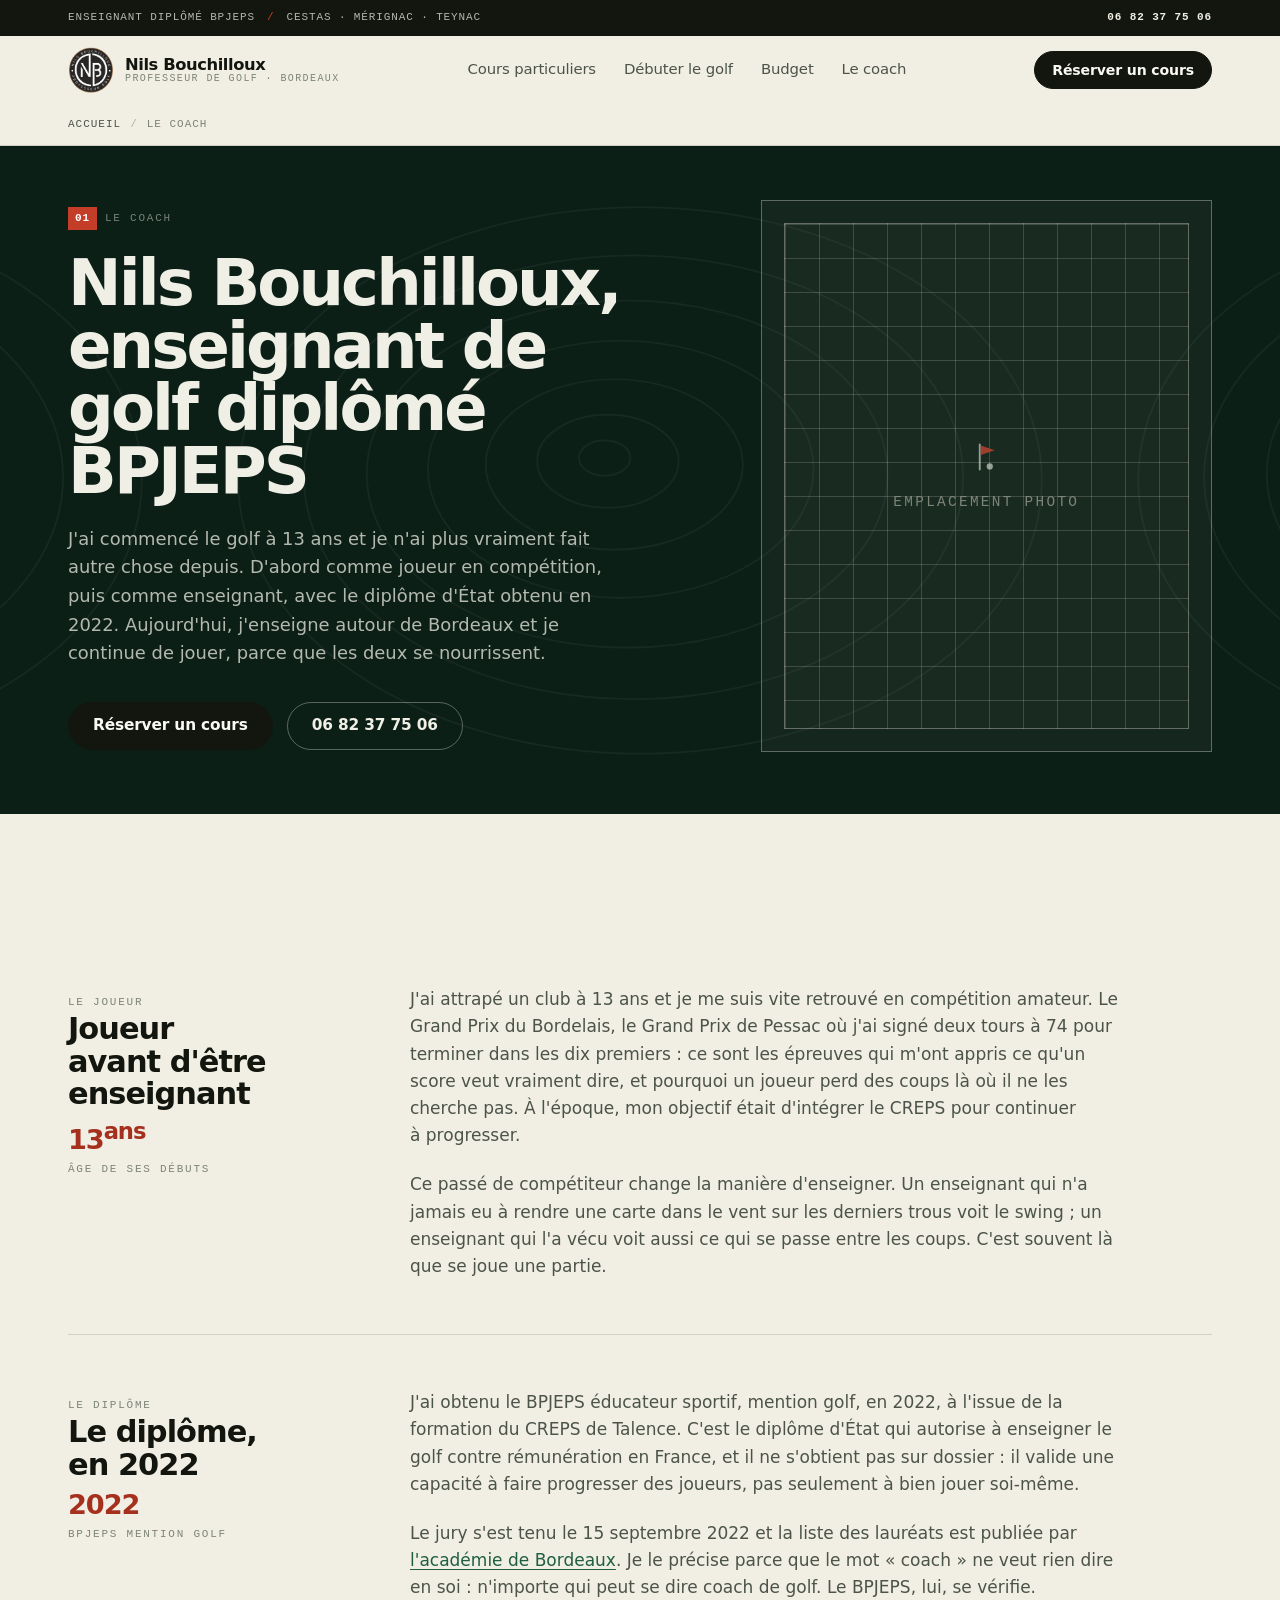
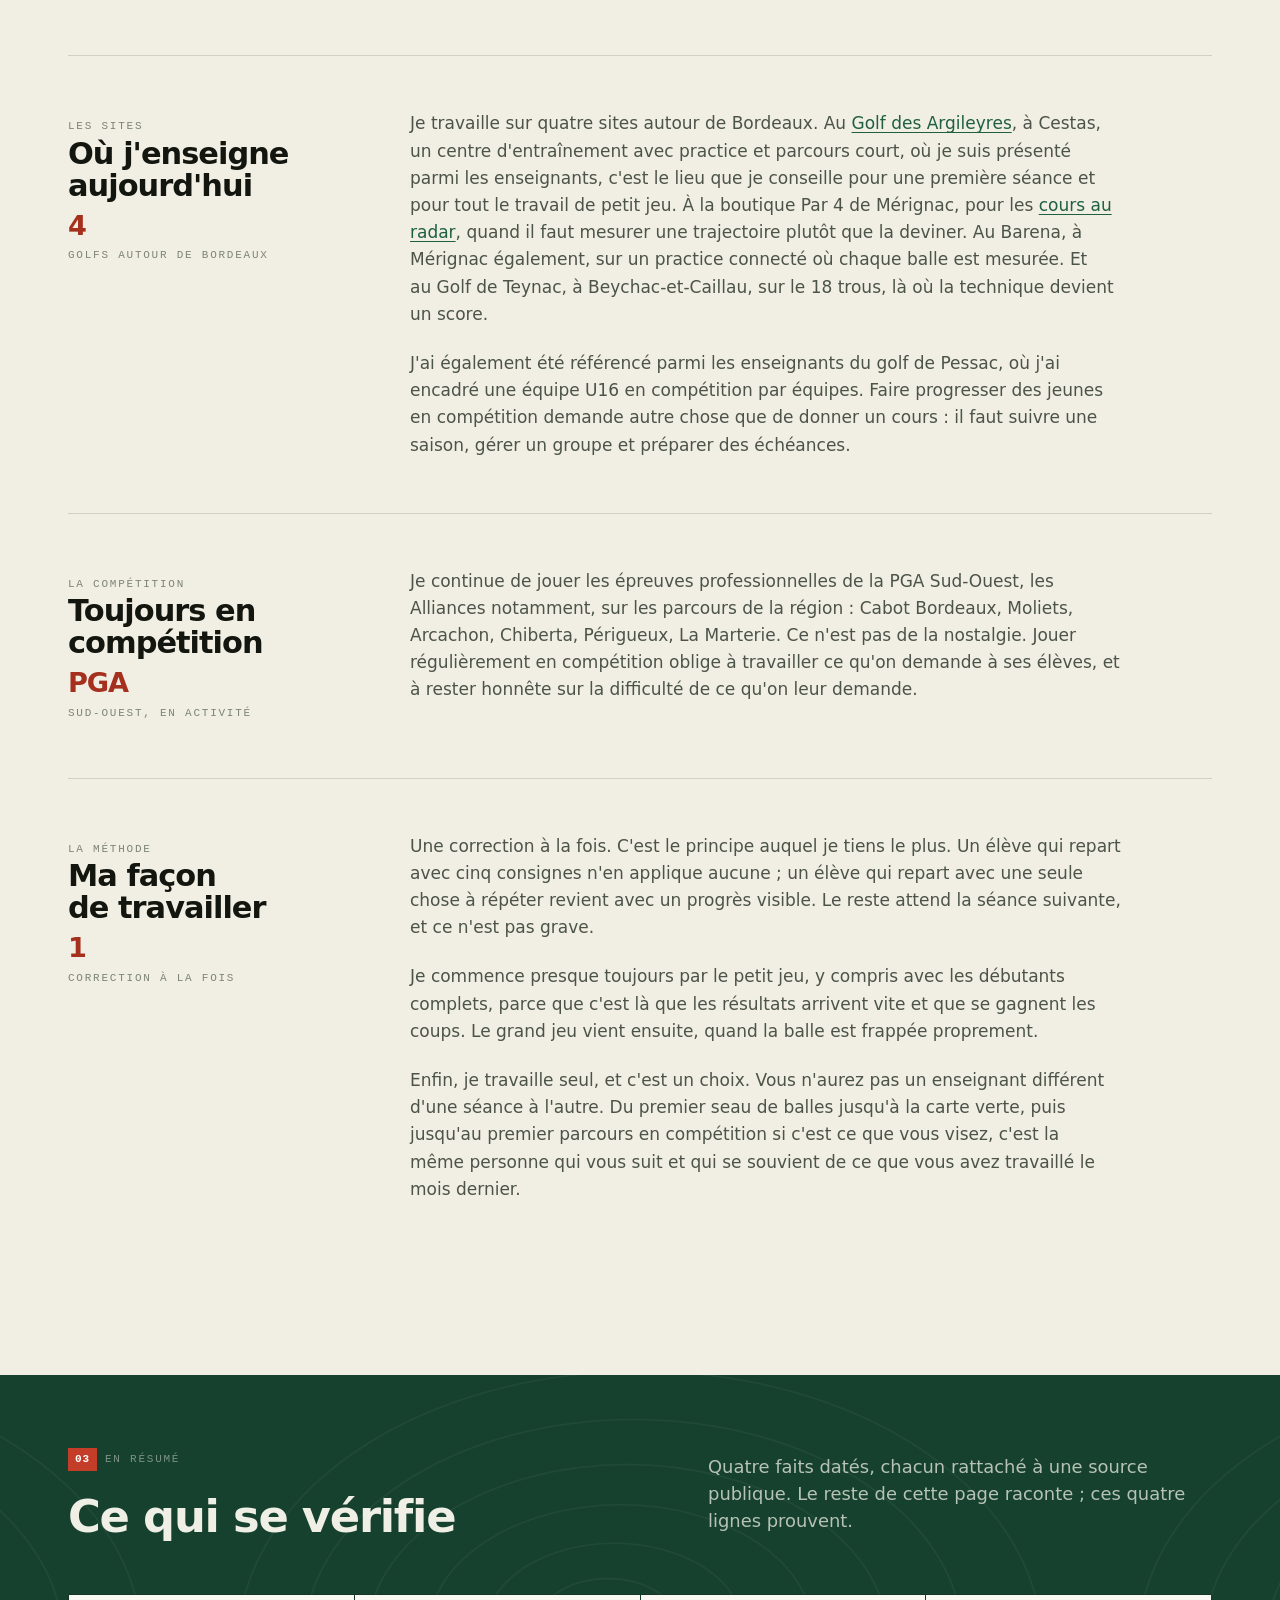
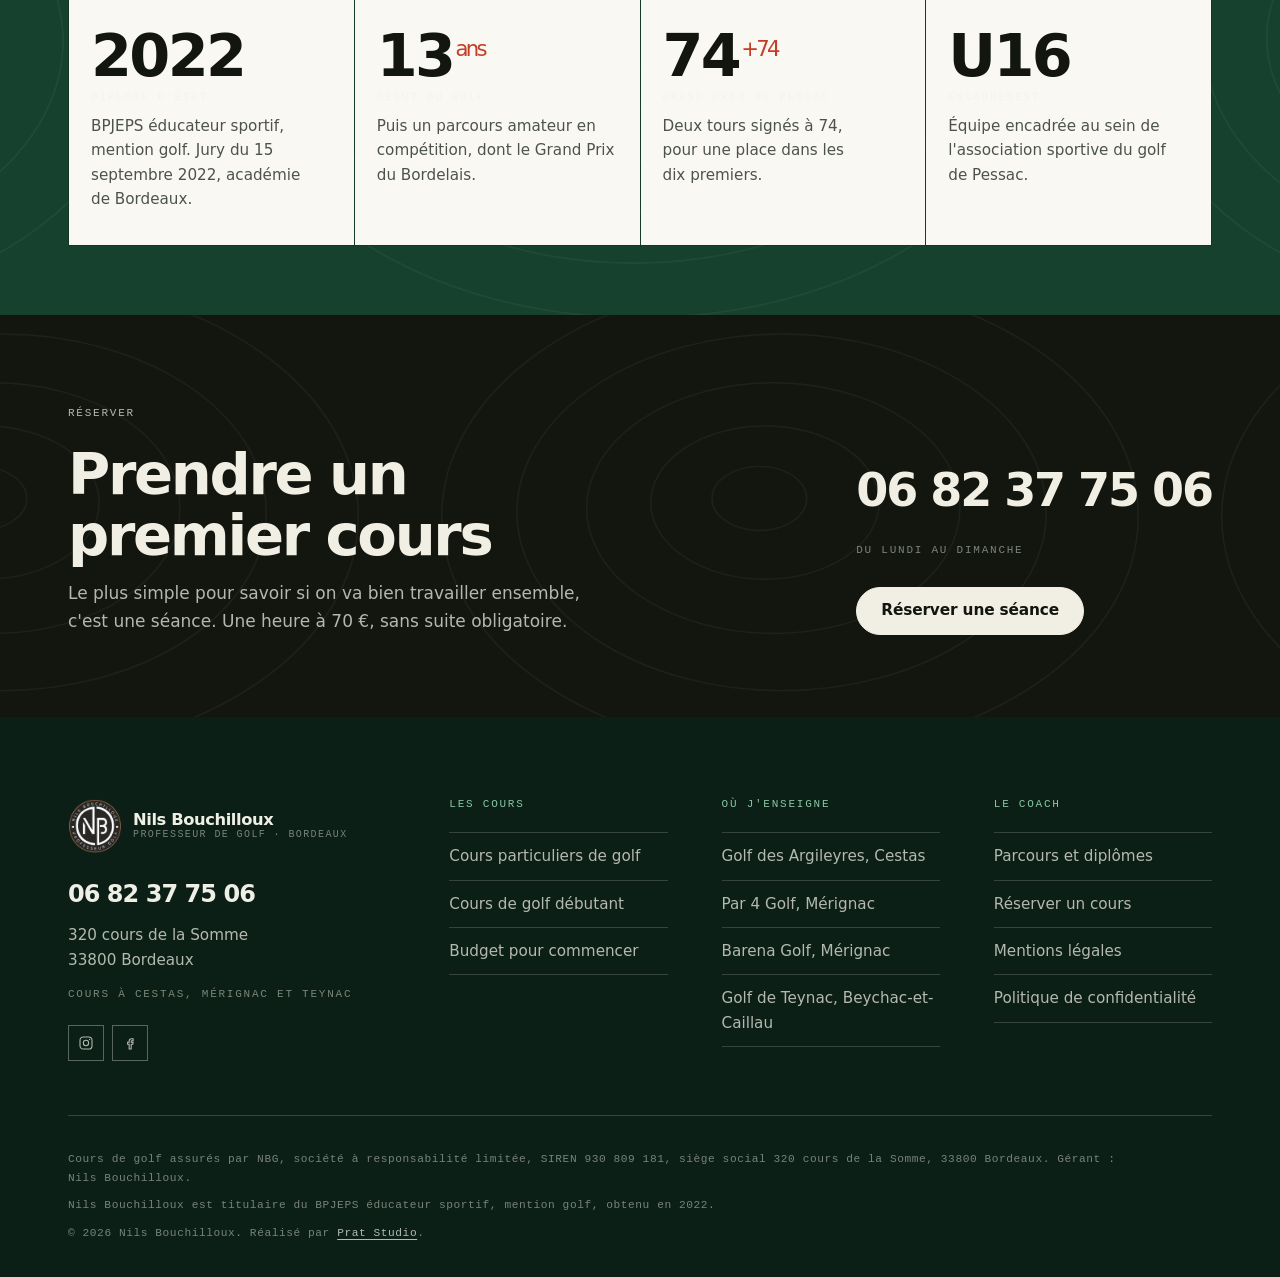
==== commit 8e47f652: "[gabarit] Remplacer le crédit du pied par Prat Studio Le pied de page de ce site n'est pas partagé :" ====
--- a/a-propos/index.html
+++ b/a-propos/index.html
@@ -441,7 +441,7 @@
         Capital social : <span class="a-confirmer">[[À CONFIRMER : capital social]]</span>.
       </p>
       <p>Nils Bouchilloux est titulaire du BPJEPS éducateur sportif, mention golf, obtenu en 2022.</p>
-      <p>&copy; <span data-annee>2026</span> Nils Bouchilloux. Site réalisé par <a href="https://www.enzoprat.fr" rel="noopener" target="_blank">Enzo Prat</a>.</p>
+      <p>&copy; <span data-annee>2026</span> Nils Bouchilloux. Réalisé par <a href="https://www.pratstudio.fr" rel="noopener" target="_blank">Prat Studio</a>.</p>
     </div>
   </div>
 </footer>
--- a/assets/css/style.css
+++ b/assets/css/style.css
@@ -1097,14 +1097,40 @@
 
 .formulaire__pied { margin-top: var(--e5); display: grid; gap: var(--e3); }
 .formulaire__note { font-family: var(--mono); font-size: var(--t-label); letter-spacing: 0.07em; text-transform: uppercase; color: var(--encre-tenue); margin: 0; }
+/* Le chemin que prend la demande, annoncé avant le bouton et non après :
+   voir arriver WhatsApp sans prévenir surprend, l'apprendre avant rassure. */
+.formulaire__acheminement { margin: 0; padding-left: var(--e3); border-left: 2px solid var(--vert-vif); color: var(--encre-douce); font-size: 0.95rem; max-width: 46ch; }
 
 .message-confirmation { display: none; border-left: 2px solid var(--vert-vif); background: var(--vert-voile); padding: var(--e4); color: var(--encre); }
 .message-confirmation.est-visible { display: block; }
+.message-confirmation p + p { margin-top: var(--e3); color: var(--encre-douce); font-size: 0.95rem; }
+
+/* L'encart qui mène aux créneaux en ligne. Il prend le fond profond des
+   moments forts du site : c'est désormais le chemin le plus court vers un
+   cours, il ne peut pas ressembler à une note de bas de page. */
+.creneaux-encart {
+  background: var(--vert-nuit); color: var(--sur-vert);
+  border-left: 3px solid var(--rouge);
+  padding: var(--e5) var(--e4); margin-bottom: var(--e6);
+}
+.creneaux-encart__label {
+  font-family: var(--mono); font-size: var(--t-label); letter-spacing: var(--ls-label);
+  text-transform: uppercase; color: var(--sur-vert-tenu); margin: 0 0 var(--e3);
+}
+.creneaux-encart__titre {
+  font-family: var(--display); font-size: clamp(1.35rem, 2.6vw, 1.85rem);
+  font-weight: 680; letter-spacing: -0.03em; line-height: 1.15;
+  margin: 0 0 var(--e3); max-width: 22ch;
+}
+.creneaux-encart__texte { color: var(--sur-vert-doux); max-width: 48ch; margin: 0 0 var(--e4); }
 
 .contact__grille { display: grid; gap: var(--e6); }
 @media (min-width: 960px) { .contact__grille { grid-template-columns: minmax(0, 0.8fr) minmax(0, 1.2fr); gap: var(--e7); } }
 .contact__tel { display: inline-block; font-family: var(--display); font-size: clamp(1.9rem, 3.4vw, 2.6rem); font-weight: 700; letter-spacing: -0.045em; color: var(--encre); text-decoration: none; }
 .contact__tel:hover { color: var(--rouge-texte); }
+/* Les deux canaux sont posés à égalité sous le numéro : appeler ou écrire,
+   même destinataire, même téléphone. Rien qui pousse vers l'un des deux. */
+.contact__canaux { display: flex; flex-wrap: wrap; gap: 10px; margin-top: var(--e3); }
 .coordonnees { list-style: none; margin: var(--e5) 0; padding: 0; border-top: 1px solid var(--trait); }
 .coordonnees li { display: grid; grid-template-columns: 130px 1fr; gap: var(--e3); margin: 0; padding: 14px 0; border-bottom: 1px solid var(--trait); align-items: baseline; }
 .coordonnees__intitule { font-family: var(--mono); font-size: var(--t-label); letter-spacing: var(--ls-label); text-transform: uppercase; color: var(--encre-tenue); }
@@ -1133,7 +1159,12 @@
 .pied__liste a:hover { color: var(--sur-vert); padding-left: 6px; }
 .pied__bas { margin-top: var(--e5); font-family: var(--mono); font-size: 0.7rem; letter-spacing: 0.05em; color: var(--sur-vert-tenu); display: grid; gap: 8px; line-height: 1.7; }
 .pied__bas p { margin: 0; }
-.pied__bas a { color: var(--sur-vert-doux); }
+/* Le crédit et les mentions du bas de pied sont volontairement discrets.
+   Discret ne veut pas dire inerte : sans état de survol, rien ne signale
+   qu'il s'agit de liens. Le focus clavier, lui, est couvert par la règle
+   :focus-visible globale. */
+.pied__bas a { color: var(--sur-vert-doux); transition: color var(--transition); }
+.pied__bas a:hover { color: var(--sur-vert); }
 .pied__reseaux { display: flex; gap: 8px; margin-top: var(--e4); }
 .pied__reseaux a { width: 36px; height: 36px; display: grid; place-items: center; border: 1px solid var(--trait-clair-fort); color: var(--sur-vert-doux); transition: background var(--transition), color var(--transition); }
 .pied__reseaux a:hover { background: var(--sur-vert); color: var(--vert-nuit); }
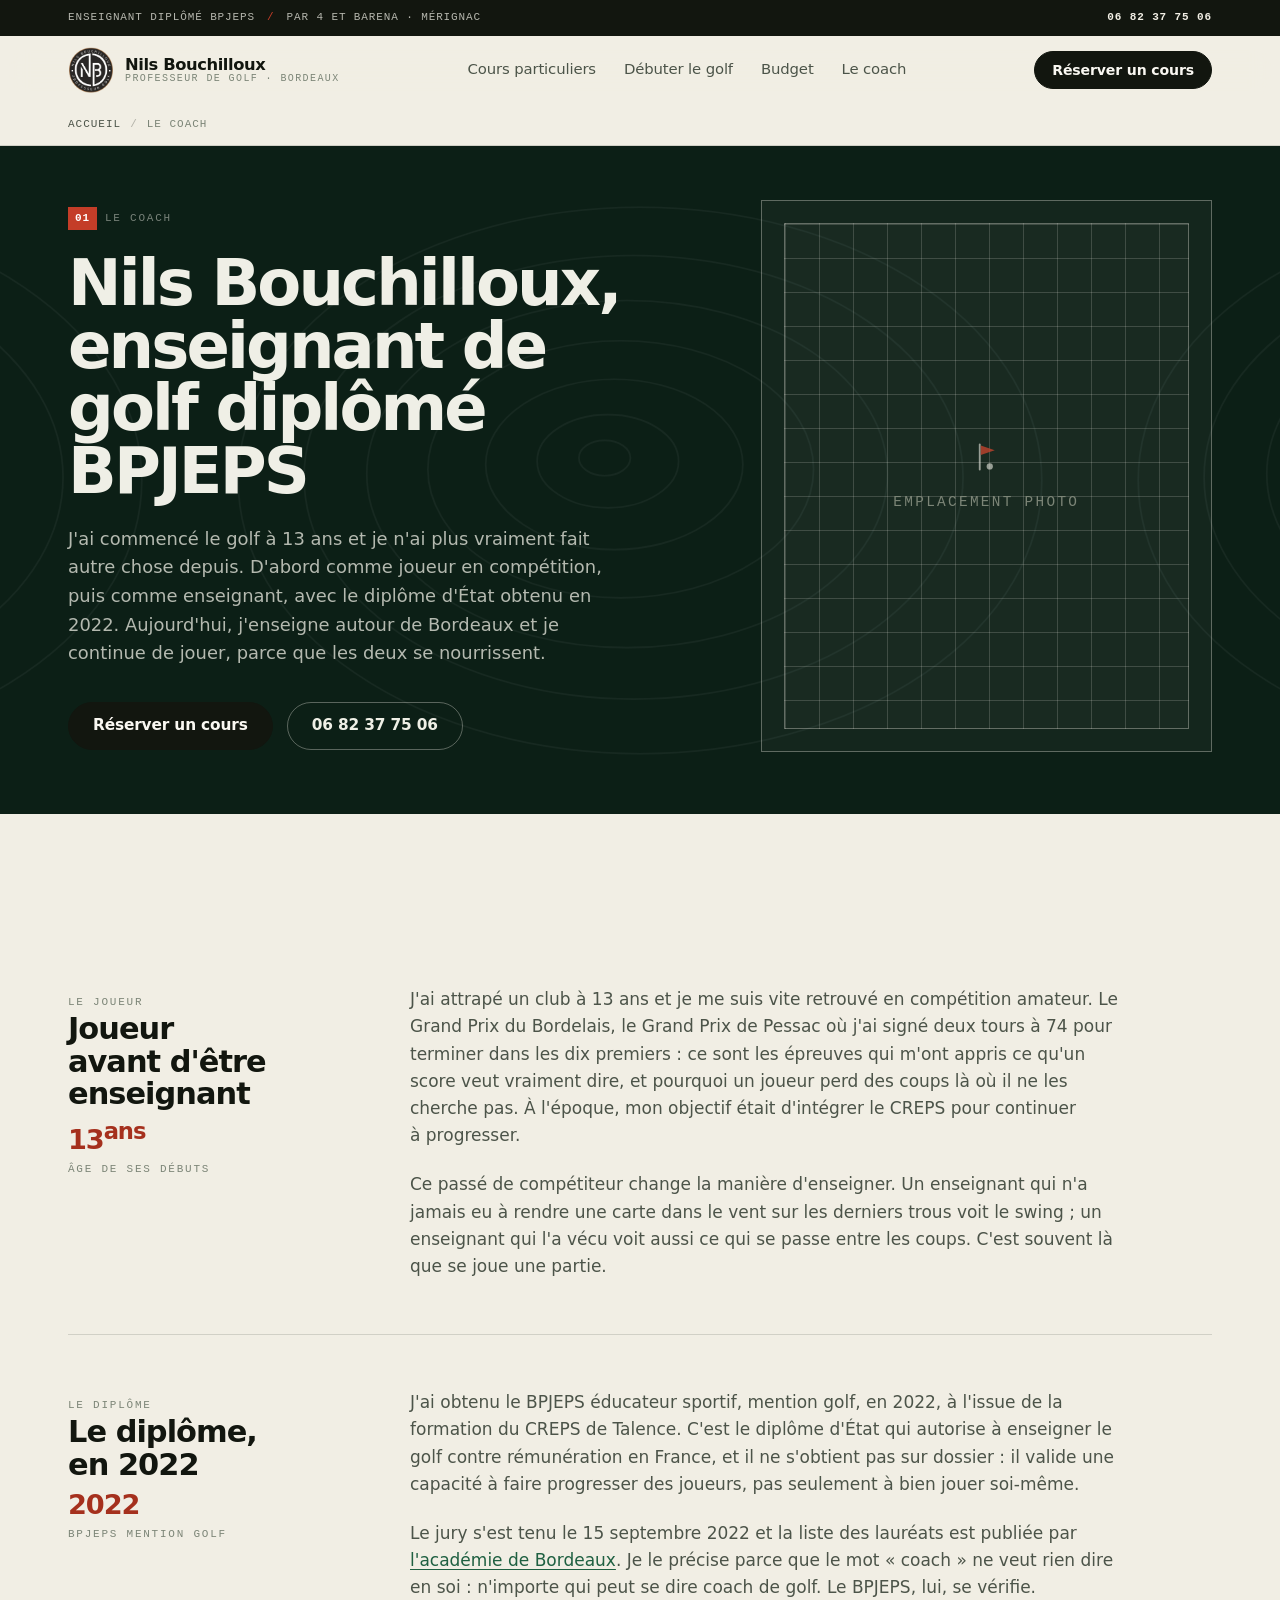
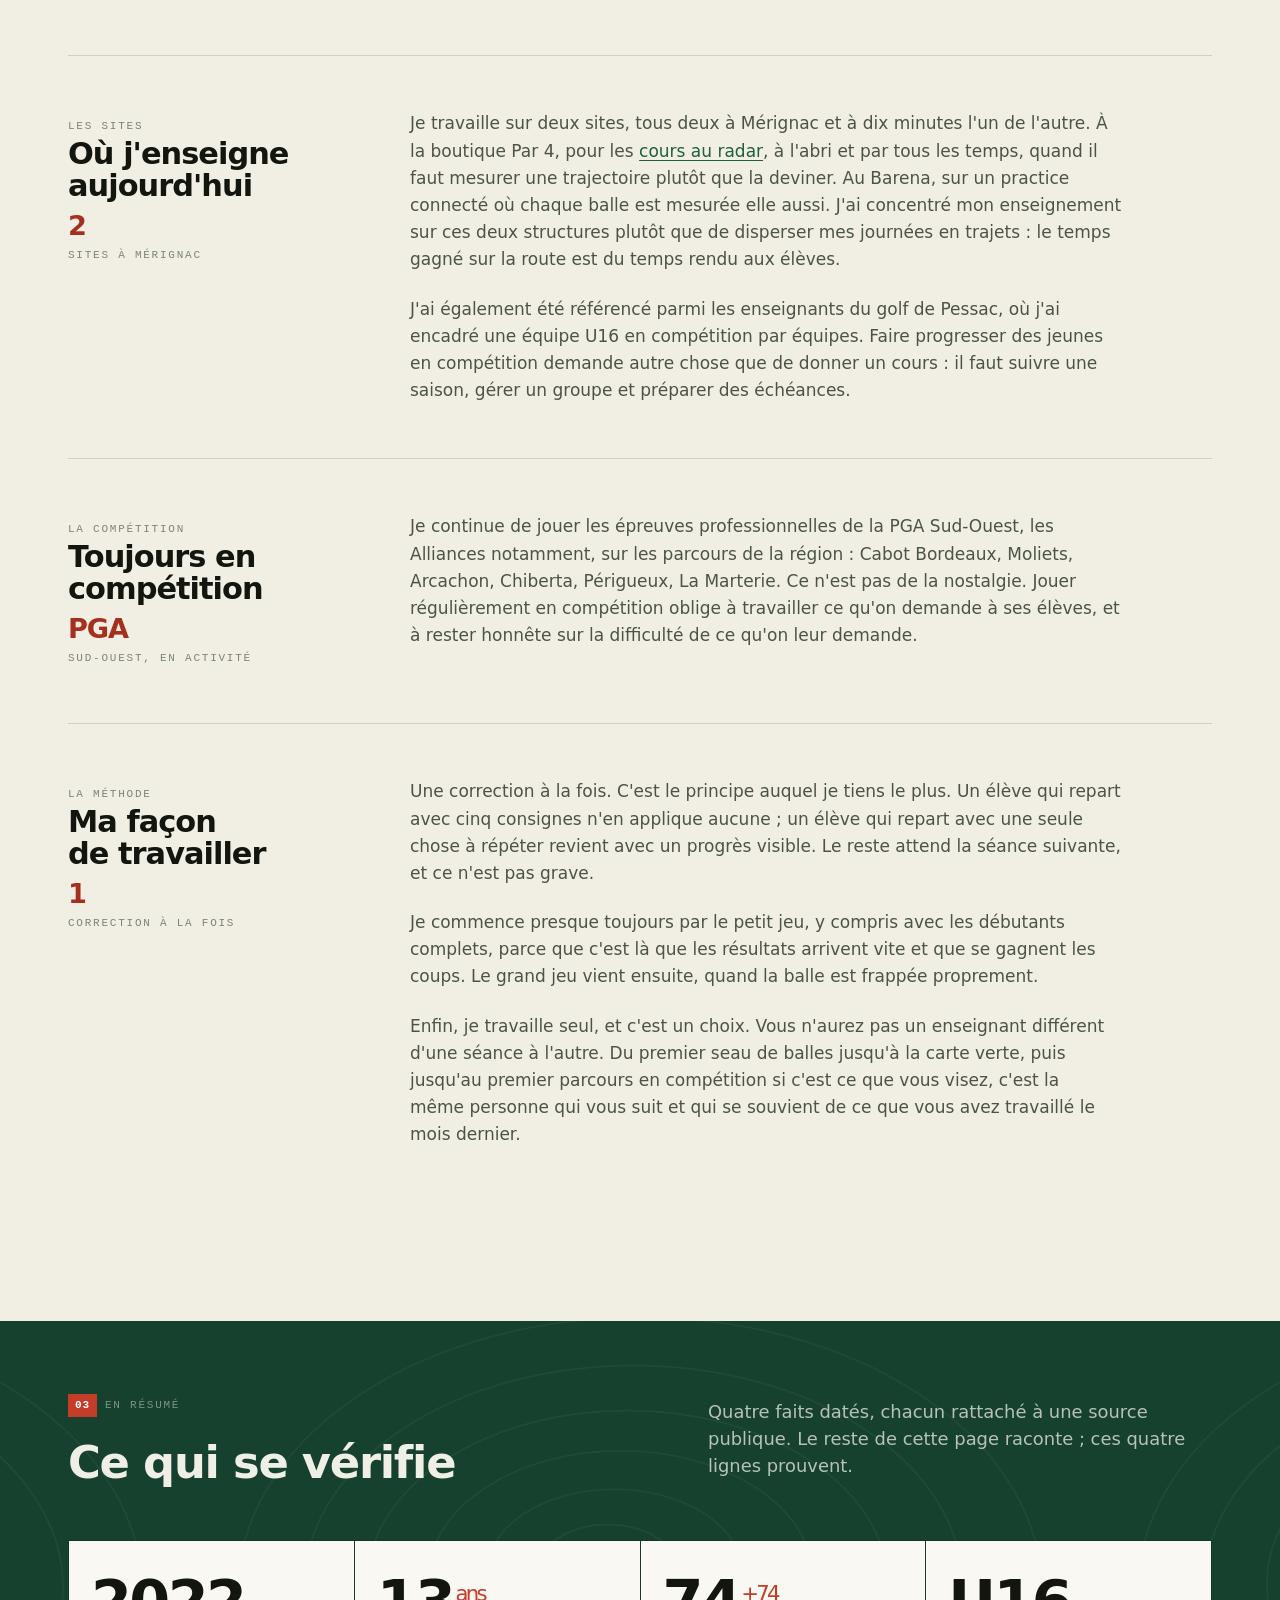
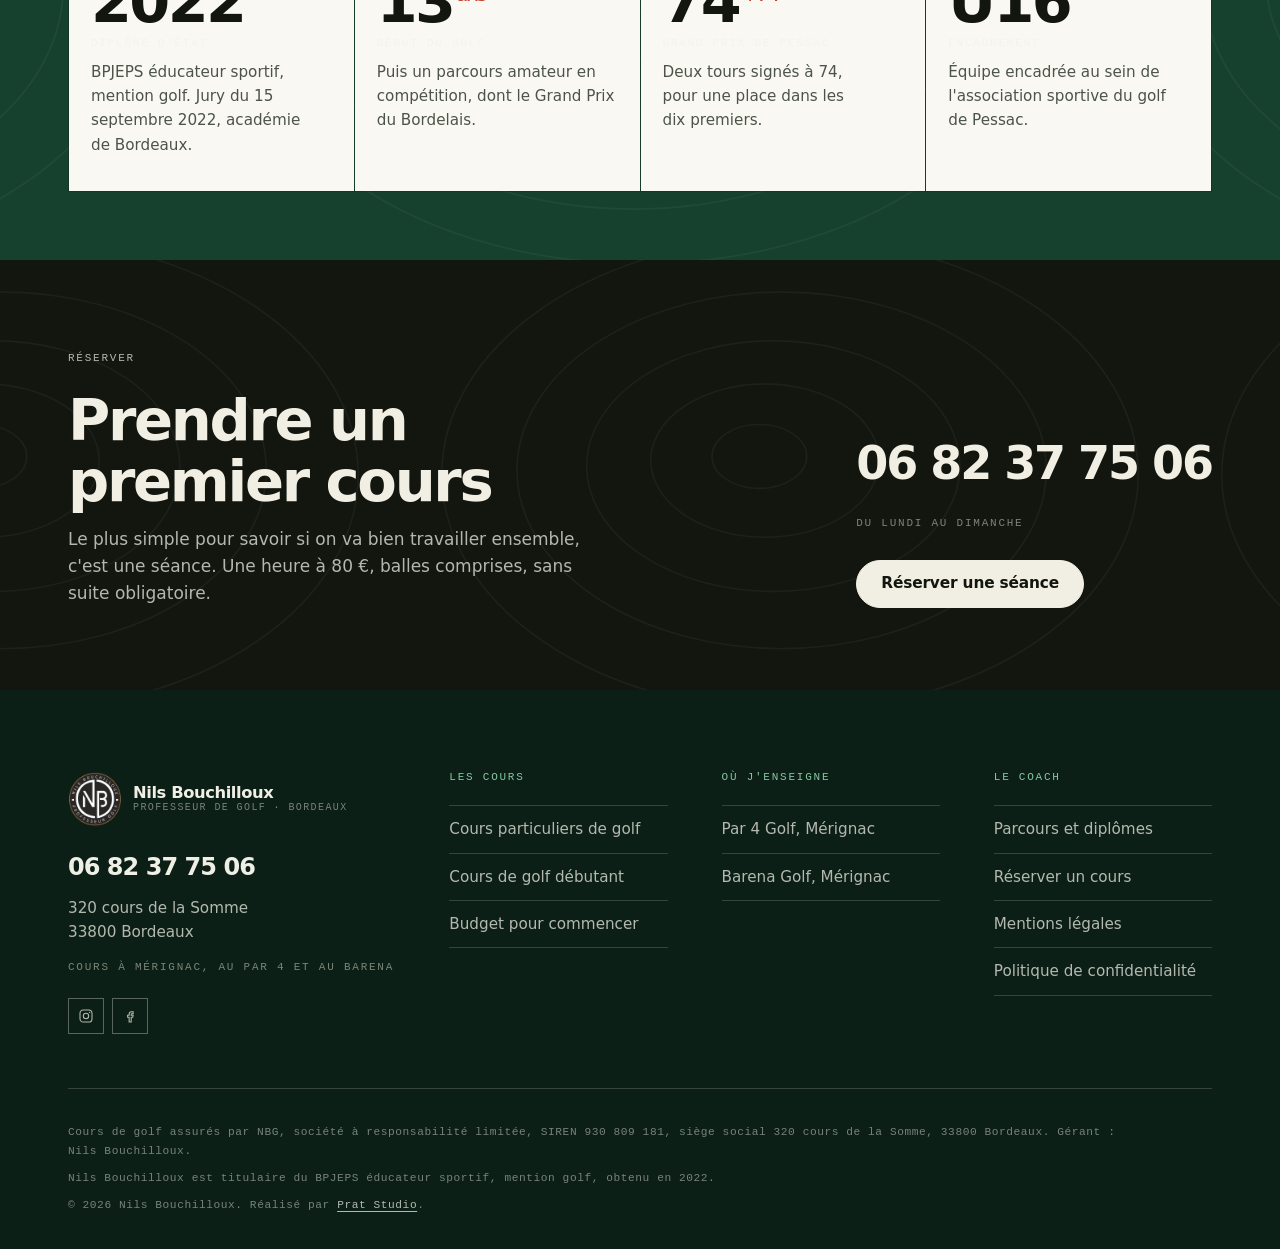
==== commit 1d94084d: "Deux sites à Mérignac, nouveaux tarifs, radar et balles comprises Nils concentre son enseignement su" ====
--- a/a-propos/index.html
+++ b/a-propos/index.html
@@ -4,7 +4,7 @@
 <meta charset="utf-8">
 <meta name="viewport" content="width=device-width, initial-scale=1">
 <title>Nils Bouchilloux, enseignant de golf à Bordeaux : son parcours</title>
-<meta name="description" content="Le parcours de Nils Bouchilloux : golfeur depuis ses 13 ans, diplômé BPJEPS en 2022, joueur en compétition, enseignant à Cestas, Mérignac et Teynac.">
+<meta name="description" content="Le parcours de Nils Bouchilloux : golfeur depuis ses 13 ans, diplômé BPJEPS en 2022, joueur en compétition, enseignant au Par 4 et au Barena, à Mérignac.">
 <link rel="canonical" href="https://www.nilsbouchilloux.fr/a-propos/">
 <meta name="robots" content="index, follow, max-image-preview:large">
 
@@ -12,7 +12,7 @@
 <meta property="og:locale" content="fr_FR">
 <meta property="og:site_name" content="Nils Bouchilloux, cours de golf à Bordeaux">
 <meta property="og:title" content="Nils Bouchilloux, enseignant de golf à Bordeaux : son parcours">
-<meta property="og:description" content="Golfeur depuis ses 13 ans, diplômé BPJEPS en 2022, joueur en compétition, enseignant à Cestas, Mérignac et Teynac.">
+<meta property="og:description" content="Golfeur depuis ses 13 ans, diplômé BPJEPS en 2022, joueur en compétition, enseignant au Par 4 et au Barena, à Mérignac.">
 <meta property="og:url" content="https://www.nilsbouchilloux.fr/a-propos/">
 
 <script>document.documentElement.classList.add("js");</script>
@@ -38,7 +38,7 @@
     "givenName": "Nils",
     "familyName": "Bouchilloux",
     "jobTitle": "Enseignant de golf diplômé BPJEPS",
-    "description": "Enseignant et entraîneur de golf professionnel installé à Bordeaux. Joueur depuis l'âge de 13 ans, diplômé du BPJEPS éducateur sportif mention golf en 2022, il enseigne au Golf des Argileyres à Cestas, au Par 4 et au Barena de Mérignac et au Golf de Teynac.",
+    "description": "Enseignant et entraîneur de golf professionnel installé à Bordeaux. Joueur depuis l'âge de 13 ans, diplômé du BPJEPS éducateur sportif mention golf en 2022, il enseigne au Par 4 Golf et au Barena Golf, à Mérignac, avec un radar à chaque séance.",
     "telephone": "+33682377506",
     "knowsAbout": [
       "Enseignement du golf",
@@ -59,9 +59,7 @@
     },
     "worksFor": { "@id": "https://www.nilsbouchilloux.fr/#business" },
     "workLocation": [
-      { "@type": "Place", "name": "Golf des Argileyres", "address": { "@type": "PostalAddress", "streetAddress": "Chemin Dubourdieu", "postalCode": "33610", "addressLocality": "Cestas", "addressCountry": "FR" } },
       { "@type": "Place", "name": "Barena Golf", "address": { "@type": "PostalAddress", "streetAddress": "107 avenue Marcel Dassault", "postalCode": "33700", "addressLocality": "Mérignac", "addressCountry": "FR" } },
-      { "@type": "Place", "name": "Golf de Teynac", "address": { "@type": "PostalAddress", "streetAddress": "22 route de Teynac", "postalCode": "33750", "addressLocality": "Beychac-et-Caillau", "addressCountry": "FR" } },
       { "@type": "Place", "name": "Par 4 Golf", "address": { "@type": "PostalAddress", "streetAddress": "15 rue Faraday", "postalCode": "33700", "addressLocality": "Mérignac", "addressCountry": "FR" } }
     ],
     "sameAs": [
@@ -92,7 +90,7 @@
     <div class="bandeau-haut__infos">
       <span>Enseignant diplômé BPJEPS</span>
       <span class="bandeau-haut__sep bandeau-haut__masquable" aria-hidden="true">/</span>
-      <span class="bandeau-haut__masquable">Cestas · Mérignac · Teynac</span>
+      <span class="bandeau-haut__masquable">Par 4 et Barena · Mérignac</span>
     </div>
     <a class="bandeau-haut__tel" href="tel:+33682377506">06 82 37 75 06</a>
   </div>
@@ -142,7 +140,7 @@
       <a class="bouton bouton--contour bouton--large" href="tel:+33682377506">06 82 37 75 06</a>
     </div>
     <div class="menu-mobile__pied">
-      <p class="tech">Cestas · Mérignac · Beychac-et-Caillau</p>
+      <p class="tech">Par 4 et Barena · Mérignac</p>
     </div>
   </div>
 </nav>
@@ -242,21 +240,19 @@
         <div>
           <span class="tech">Les sites</span>
           <h2 class="poste__titre">Où j'enseigne aujourd'hui</h2>
-          <span class="poste__chiffre">4</span>
-          <span class="tech">golfs autour de Bordeaux</span>
+          <span class="poste__chiffre">2</span>
+          <span class="tech">sites à Mérignac</span>
         </div>
         <div class="prose">
           <p>
-          Je travaille sur quatre sites autour de Bordeaux. Au
-          <a href="https://golfdesargileyres.com/enseignement-initiation/" rel="noopener" target="_blank">Golf des Argileyres</a>,
-          à Cestas, un centre d'entraînement avec practice et parcours court, où je
-          suis présenté parmi les enseignants, c'est le lieu que je conseille pour une
-          première séance et pour tout le travail de petit jeu. À la boutique Par 4 de
-          Mérignac, pour les <a href="/cours-particuliers-golf-bordeaux/">cours au radar</a>,
-          quand il faut mesurer une trajectoire plutôt que la deviner. Au Barena, à
-          Mérignac également, sur un practice connecté où chaque balle est mesurée.
-          Et au Golf de Teynac, à Beychac-et-Caillau, sur le 18 trous, là où la
-          technique devient un score.
+          Je travaille sur deux sites, tous deux à Mérignac et à dix minutes l'un de
+          l'autre. À la boutique Par 4, pour les
+          <a href="/cours-particuliers-golf-bordeaux/">cours au radar</a>, à l'abri et
+          par tous les temps, quand il faut mesurer une trajectoire plutôt que la
+          deviner. Au Barena, sur un practice connecté où chaque balle est mesurée
+          elle aussi. J'ai concentré mon enseignement sur ces deux structures plutôt
+          que de disperser mes journées en trajets : le temps gagné sur la route est
+          du temps rendu aux élèves.
         </p>
         <p>
           J'ai également été référencé parmi les enseignants du golf de Pessac, où j'ai
@@ -360,7 +356,7 @@
         <p class="repere">Réserver</p>
         <h2>Prendre un premier cours</h2>
         <p>Le plus simple pour savoir si on va bien travailler ensemble, c'est une
-          séance. Une heure à 70 €, sans suite obligatoire.</p>
+          séance. Une heure à 80 €, balles comprises, sans suite obligatoire.</p>
       </div>
       <div class="appel__colonne">
         <a class="appel__tel" href="tel:+33682377506">06 82 37 75 06</a>
@@ -389,7 +385,7 @@
           320 cours de la Somme<br>
           33800 Bordeaux
         </address>
-        <p class="tech">Cours à Cestas, Mérignac et Teynac</p>
+        <p class="tech">Cours à Mérignac, au Par 4 et au Barena</p>
         <p data-en-attente><span class="a-confirmer">[[À CONFIRMER : adresse e-mail professionnelle à afficher]]</span></p>
         <div class="pied__reseaux">
           <a href="https://www.instagram.com/nils_golf_/" rel="me noopener" target="_blank" aria-label="Instagram de Nils Bouchilloux">
@@ -413,10 +409,8 @@
       <div>
         <h2 class="pied__titre">Où j'enseigne</h2>
         <ul class="pied__liste">
-          <li><a href="/#lieux">Golf des Argileyres, Cestas</a></li>
           <li><a href="/#lieux">Par 4 Golf, Mérignac</a></li>
           <li><a href="/#lieux">Barena Golf, Mérignac</a></li>
-          <li><a href="/#lieux">Golf de Teynac, Beychac-et-Caillau</a></li>
         </ul>
       </div>
 
